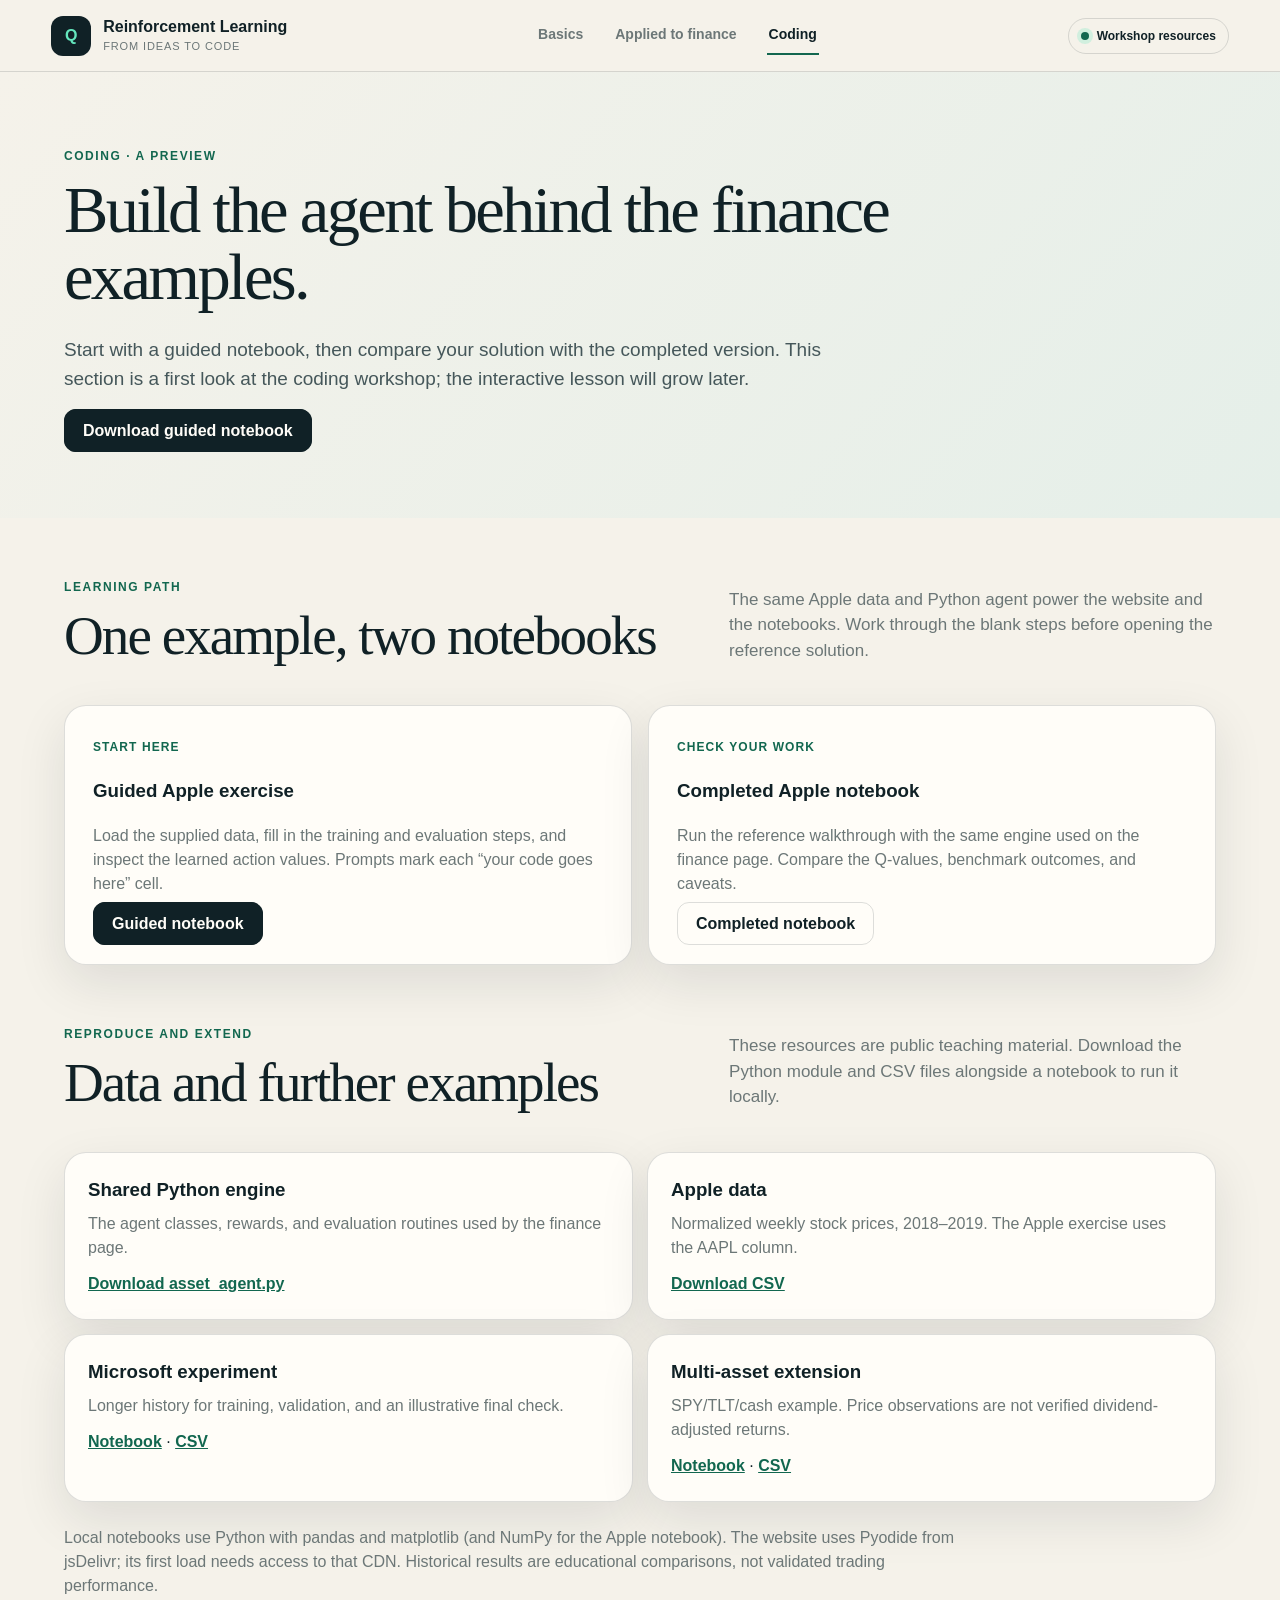
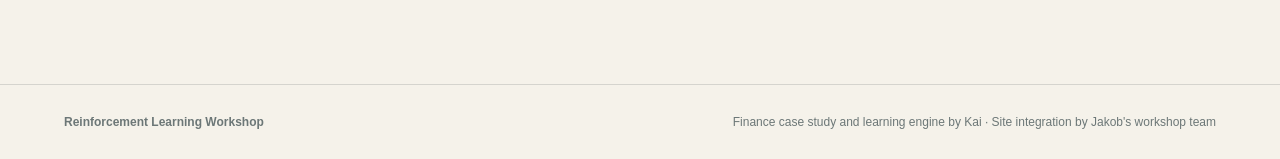
==== coding.html @ c57e201c "Integrate Kai's finance scenarios into RL workshop Add shared Basics / Finance / Coding navigation, " ====
<!doctype html>
<html lang="en">
<head>
  <meta charset="utf-8">
  <meta name="viewport" content="width=device-width, initial-scale=1">
  <meta name="description" content="Coding preview and reproducible notebooks for the RL finance workshop">
  <title>Coding · Reinforcement Learning Workshop</title>
  <link rel="stylesheet" href="styles.css">
  <link rel="stylesheet" href="coding.css">
</head>
<body>
  <header class="topbar">
    <a class="brand" href="index.html"><span class="brand-mark">Q</span><span><strong>Reinforcement Learning</strong><small>From ideas to code</small></span></a>
    <nav class="topnav site-nav" aria-label="Main sections">
      <a href="index.html">Basics</a><a href="finance.html">Applied to finance</a><a class="active" href="coding.html" aria-current="page">Coding</a>
    </nav>
    <div class="status-pill"><span></span> Workshop resources</div>
  </header>
  <main class="coding-main">
    <section class="coding-hero">
      <p class="eyebrow">Coding · a preview</p>
      <h1>Build the agent behind the finance examples.</h1>
      <p>Start with a guided notebook, then compare your solution with the completed version. This section is a first look at the coding workshop; the interactive lesson will grow later.</p>
      <a class="button primary" href="notebooks/Guided_Apple_QLearning.ipynb" download>Download guided notebook</a>
    </section>
    <section class="coding-section" aria-labelledby="coding-path">
      <div class="section-heading"><div><p class="eyebrow">Learning path</p><h2 id="coding-path">One example, two notebooks</h2></div><p>The same Apple data and Python agent power the website and the notebooks. Work through the blank steps before opening the reference solution.</p></div>
      <div class="coding-cards">
        <article class="panel"><span class="coding-kicker">Start here</span><h3>Guided Apple exercise</h3><p>Load the supplied data, fill in the training and evaluation steps, and inspect the learned action values. Prompts mark each “your code goes here” cell.</p><a class="button primary" href="notebooks/Guided_Apple_QLearning.ipynb" download>Guided notebook</a></article>
        <article class="panel"><span class="coding-kicker">Check your work</span><h3>Completed Apple notebook</h3><p>Run the reference walkthrough with the same engine used on the finance page. Compare the Q-values, benchmark outcomes, and caveats.</p><a class="button secondary" href="notebooks/Dynamic_Allocation_Using_Shared_Python_Agent.ipynb" download>Completed notebook</a></article>
      </div>
    </section>
    <section class="coding-section" aria-labelledby="coding-resources">
      <div class="section-heading"><div><p class="eyebrow">Reproduce and extend</p><h2 id="coding-resources">Data and further examples</h2></div><p>These resources are public teaching material. Download the Python module and CSV files alongside a notebook to run it locally.</p></div>
      <div class="coding-resources">
        <div class="panel"><h3>Shared Python engine</h3><p>The agent classes, rewards, and evaluation routines used by the finance page.</p><a href="asset_agent.py" download>Download asset_agent.py</a></div>
        <div class="panel"><h3>Apple data</h3><p>Normalized weekly stock prices, 2018–2019. The Apple exercise uses the AAPL column.</p><a href="data/historical_normalized_weekly_stocks_2018_2019.csv" download>Download CSV</a></div>
        <div class="panel"><h3>Microsoft experiment</h3><p>Longer history for training, validation, and an illustrative final check.</p><a href="notebooks/Microsoft_Open_Experiment_Lab.ipynb" download>Notebook</a> · <a href="data/msft_weekly_2013_2024.csv" download>CSV</a></div>
        <div class="panel"><h3>Multi-asset extension</h3><p>SPY/TLT/cash example. Price observations are not verified dividend-adjusted returns.</p><a href="notebooks/SPY_TLT_Multi_Asset_QLearning.ipynb" download>Notebook</a> · <a href="data/etf_weekly_SPY_TLT_2016_2024.csv" download>CSV</a></div>
      </div>
      <p class="coding-note">Local notebooks use Python with pandas and matplotlib (and NumPy for the Apple notebook). The website uses Pyodide from jsDelivr; its first load needs access to that CDN. Historical results are educational comparisons, not validated trading performance.</p>
    </section>
  </main>
  <footer><strong>Reinforcement Learning Workshop</strong><span>Finance case study and learning engine by Kai · Site integration by Jakob's workshop team</span></footer>
</body>
</html>
---- styles.css ----
:root {
  --ink: #102126;
  --ink-2: #1d3339;
  --paper: #f5f2ea;
  --paper-2: #ebe7dc;
  --white: #fffdf8;
  --mint: #64e6bd;
  --mint-dark: #12674f;
  --amber: #ffb84d;
  --coral: #f16f61;
  --blue: #8ec5ff;
  --muted: #6c7777;
  --line: rgba(16, 33, 38, .14);
  --shadow: 0 18px 50px rgba(16, 33, 38, .10);
  --radius: 22px;
}

* { box-sizing: border-box; }
html { scroll-behavior: smooth; }
body { margin: 0; background: var(--paper); color: var(--ink); font-family: Inter, ui-sans-serif, -apple-system, BlinkMacSystemFont, "Segoe UI", sans-serif; line-height: 1.5; }
button, input { font: inherit; }
button, a { -webkit-tap-highlight-color: transparent; }
a { color: inherit; }

.topbar { position: sticky; top: 0; z-index: 30; height: 72px; padding: 0 4vw; display: flex; align-items: center; justify-content: space-between; background: rgba(245,242,234,.94); border-bottom: 1px solid var(--line); backdrop-filter: blur(18px); }
.brand { display: flex; align-items: center; gap: 12px; text-decoration: none; }
.brand-button { padding: 0; border: 0; background: transparent; color: inherit; text-align: left; cursor: pointer; }
.brand-mark { width: 40px; height: 40px; display: grid; place-items: center; border-radius: 12px; background: var(--ink); color: var(--mint); font-weight: 900; }
.brand strong, .brand small { display: block; line-height: 1.15; }
.brand small { margin-top: 3px; color: var(--muted); font-size: 11px; letter-spacing: .08em; text-transform: uppercase; }
.topnav { display: flex; gap: 28px; font-size: 14px; font-weight: 650; }
.topnav button { padding: 8px 2px; border: 0; border-bottom: 2px solid transparent; background: transparent; color: var(--muted); cursor: pointer; font-weight: 650; }
.topnav button:hover, .topnav button.active { color: var(--ink); border-bottom-color: var(--mint-dark); }
.status-pill { display: flex; align-items: center; gap: 8px; padding: 8px 12px; border: 1px solid var(--line); border-radius: 999px; font-size: 12px; font-weight: 700; }
.status-pill span { width: 8px; height: 8px; background: var(--mint-dark); border-radius: 50%; box-shadow: 0 0 0 4px rgba(100,230,189,.25); }

main { overflow: hidden; padding-bottom: 82px; }
.workshop-view { display: none; min-height: calc(100vh - 72px); }
.hero.workshop-view.active { display: grid; }
.section.workshop-view.active { display: block; }
.hero, .section { padding: 94px max(5vw, calc((100vw - 1440px)/2)); }
.hero { grid-template-columns: 1.05fr .95fr; gap: 70px; align-items: center; position: relative; }
.hero::after { content: ""; position: absolute; width: 420px; height: 420px; right: -180px; top: 60px; border: 1px solid rgba(16,33,38,.12); border-radius: 50%; box-shadow: 0 0 0 70px rgba(16,33,38,.025), 0 0 0 140px rgba(16,33,38,.02); }
.eyebrow, .panel-kicker { margin: 0 0 12px; color: var(--mint-dark); font-size: 12px; font-weight: 850; letter-spacing: .13em; text-transform: uppercase; }
h1 { max-width: 820px; margin: 0; font-family: Georgia, "Times New Roman", serif; font-size: clamp(44px, 5.2vw, 72px); line-height: 1; letter-spacing: -.04em; font-weight: 500; }
.lead { max-width: 680px; margin: 30px 0; font-size: 20px; color: #49585a; }
.hero-actions, .lab-buttons { display: flex; gap: 12px; flex-wrap: wrap; }
.button { border: 1px solid var(--line); border-radius: 12px; padding: 12px 18px; background: var(--white); color: var(--ink); font-weight: 750; text-decoration: none; cursor: pointer; transition: transform .15s ease, background .15s ease; }
.button:hover { transform: translateY(-2px); }
.button.primary { background: var(--ink); color: var(--white); border-color: var(--ink); }
.button.secondary { background: transparent; }
.button.ghost { background: transparent; color: inherit; }
.button.small { padding: 9px 13px; font-size: 13px; }
.hero-loop { align-self: end; margin-bottom: 110px; display: grid; grid-template-columns: 1fr auto 1fr auto 1fr auto 1fr; align-items: center; position: relative; z-index: 1; }
.loop-node { min-height: 145px; padding: 18px 14px; border: 1px solid var(--line); border-radius: 18px; display: flex; flex-direction: column; background: var(--white); box-shadow: var(--shadow); }
.loop-node.active { background: var(--ink); color: white; }
.loop-node small { color: var(--mint-dark); font-weight: 850; }
.loop-node.active small { color: var(--mint); }
.loop-node strong { margin-top: auto; font-size: 17px; }
.loop-node span { font-size: 12px; color: var(--muted); }
.loop-node.active span { color: #b8c5c5; }
.loop-arrow { padding: 0 5px; color: var(--muted); }
.finance-note { position: absolute; right: 8vw; bottom: 55px; max-width: 550px; padding: 22px 26px; border-left: 3px solid var(--mint-dark); background: rgba(255,253,248,.75); }
.finance-note span, .formula-example span, dialog aside span { color: var(--mint-dark); text-transform: uppercase; font-size: 11px; letter-spacing: .12em; font-weight: 850; }
.finance-note p { margin: 5px 0 0; color: var(--muted); }
.definition-panel { position: relative; z-index: 2; padding: 32px; border: 1px solid var(--line); border-radius: var(--radius); background: var(--white); box-shadow: var(--shadow); }
.definition-panel > p { color: var(--muted); }.definition-panel hr { margin: 24px 0; border: 0; border-top: 1px solid var(--line); }.definition-panel h3 { margin: 0; font: 500 22px Georgia, serif; }.notation-row { margin-top: 22px; display: grid; grid-template-columns: repeat(2,1fr); gap: 8px; }.notation-row span { padding: 9px 11px; border: 1px solid var(--line); border-radius: 9px; color: var(--muted); font-size: 12px; }.notation-row strong { color: var(--mint-dark); }

.section-heading { margin-bottom: 42px; display: grid; grid-template-columns: 1.1fr .9fr; gap: 70px; align-items: end; }
.section-heading h2 { max-width: 800px; margin: 0; font-family: Georgia, "Times New Roman", serif; font-size: clamp(38px, 4.3vw, 66px); line-height: 1; font-weight: 500; letter-spacing: -.035em; }
.section-heading > p { margin: 0; color: var(--muted); font-size: 17px; }
.section-heading.light h2, .section-heading.light > p { color: var(--white); }
.section-heading.light .eyebrow { color: var(--mint); }
.environment-layout { display: grid; grid-template-columns: 1.25fr .75fr; gap: 24px; }
.panel { background: var(--white); border: 1px solid var(--line); border-radius: var(--radius); box-shadow: var(--shadow); }
.environment-card, .tuning-panel { padding: 26px; }
.panel-header, .chart-header { display: flex; justify-content: space-between; align-items: start; gap: 16px; }
.panel-header h3, .chart-header h3 { margin: 0; font-size: 20px; }
.panel-kicker { display: block; margin-bottom: 4px; font-size: 10px; }
.live-tag, .coming-soon { padding: 7px 10px; border-radius: 999px; background: rgba(100,230,189,.18); color: var(--mint-dark); font-size: 11px; font-weight: 800; text-transform: uppercase; letter-spacing: .06em; }
.grid { display: grid; grid-template-columns: repeat(5, 1fr); }
.board-large { margin: 24px auto; width: min(100%, 580px); aspect-ratio: 1; gap: 6px; }
.cell { position: relative; min-width: 0; aspect-ratio: 1; border: 1px solid rgba(16,33,38,.12); border-radius: 9px; background: #f0ede4; overflow: hidden; display: grid; place-items: center; transition: background .2s, box-shadow .2s, transform .2s; }
.cell.wall { background: var(--ink); border-color: var(--ink); }
.cell.goal { background: rgba(100,230,189,.44); }
.cell.loss { background: rgba(241,111,97,.28); }
.cell.start::after { content: "START"; position: absolute; bottom: 4px; font-size: 7px; font-weight: 900; letter-spacing: .08em; }
.cell.selected { box-shadow: inset 0 0 0 3px var(--amber); }
.cell.current { box-shadow: inset 0 0 0 3px var(--blue); }
.cell.path::before { content: ""; position: absolute; width: 7px; height: 7px; border-radius: 50%; background: rgba(16,33,38,.25); }
.cell-label { font-size: 11px; font-weight: 800; }
.agent { position: relative; z-index: 4; width: 38%; aspect-ratio: 1; border-radius: 50%; background: var(--amber); border: 3px solid var(--ink); box-shadow: 0 5px 12px rgba(16,33,38,.25); }
.legend { display: flex; justify-content: center; gap: 18px; flex-wrap: wrap; color: var(--muted); font-size: 12px; }
.legend i { display: inline-block; width: 11px; height: 11px; margin-right: 5px; border-radius: 3px; vertical-align: -1px; }
.legend-start { border: 2px solid var(--amber); }.legend-goal { background: var(--mint); }.legend-loss { background: var(--coral); }.legend-wall { background: var(--ink); }
.concept-stack { display: grid; gap: 14px; }
.concept-card { padding: 21px; display: flex; gap: 16px; border: 1px solid var(--line); border-radius: 18px; background: rgba(255,253,248,.72); }
.concept-card > span { flex: 0 0 42px; height: 42px; display: grid; place-items: center; border-radius: 12px; background: var(--ink); color: var(--mint); font: 700 20px Georgia, serif; }
.concept-card h3 { margin: 0 0 5px; }.concept-card p { margin: 0; color: var(--muted); font-size: 14px; }
.concept-card.important { border-color: var(--mint-dark); background: var(--white); }
.inline-example { margin-top: 12px; padding: 10px 12px; border-radius: 9px; background: #edf7f2; color: var(--ink); font: 12px ui-monospace, SFMono-Regular, Menlo, monospace; }
.text-button { border: 0; padding: 0; background: transparent; color: var(--mint-dark); font-size: 13px; font-weight: 800; cursor: pointer; }

.control-section, .finance-section { background: var(--ink); color: var(--white); }
.mode-bar { margin-bottom: 20px; padding: 14px; border: 1px solid rgba(255,255,255,.12); border-radius: 16px; display: flex; gap: 20px; align-items: center; background: rgba(255,255,255,.05); }
.segmented { flex: 0 0 auto; display: flex; padding: 4px; background: rgba(0,0,0,.22); border-radius: 12px; }
.segmented button, .method-tabs button { border: 0; padding: 10px 14px; background: transparent; color: #aebbbb; border-radius: 9px; font-weight: 750; cursor: pointer; }
.segmented button.active { background: var(--mint); color: var(--ink); }
.mode-explainer { color: #b9c4c4; font-size: 13px; }
.mode-explainer strong { color: var(--white); }
.boards-grid { display: grid; grid-template-columns: repeat(2, 1fr); gap: 16px; }
.board-panel { padding: 18px; border: 1px solid rgba(255,255,255,.12); border-radius: 18px; background: #162b31; }
.board-title { margin-bottom: 15px; display: grid; grid-template-columns: auto 1fr auto; align-items: center; gap: 11px; }
.board-title > span { width: 30px; height: 30px; display: grid; place-items: center; border: 1px solid rgba(255,255,255,.18); border-radius: 50%; color: var(--mint); font-size: 10px; font-weight: 850; }
.board-title h3 { margin: 0; font-size: 15px; }.board-title p { margin: 2px 0 0; color: #91a2a5; font-size: 11px; }
.icon-button { width: 28px; height: 28px; border: 1px solid currentColor; border-radius: 50%; background: transparent; color: #92a2a5; font: 700 italic 13px Georgia, serif; cursor: pointer; }
.compact-grid { width: min(100%, 400px); margin: auto; gap: 4px; }
.compact-grid .cell { border-color: rgba(255,255,255,.08); background: #203940; color: white; border-radius: 6px; }
.compact-grid .cell.wall { background: #09181c; }.compact-grid .cell.goal { background: rgba(100,230,189,.2); }.compact-grid .cell.loss { background: rgba(241,111,97,.18); }
.policy-arrows { width: 100%; height: 100%; position: relative; }
.policy-arrow { position: absolute; color: var(--mint); font-size: clamp(9px, 1.25vw, 17px); line-height: 1; opacity: .5; }
.policy-arrow.u { top: 5%; left: 43%; }.policy-arrow.r { right: 7%; top: 41%; }.policy-arrow.d { bottom: 5%; left: 43%; }.policy-arrow.l { left: 7%; top: 41%; }
.policy-arrow.greedy { opacity: 1; color: var(--amber); transform: scale(1.25); }
.policy-arrow.single { position: static; display: block; color: var(--amber); opacity: 1; font-size: clamp(20px, 2.7vw, 36px); font-weight: 800; line-height: 1; }
.value-number { font-size: clamp(8px, 1vw, 13px); font-weight: 800; }
.q-tri { position: absolute; font-size: clamp(6px, .72vw, 9px); font-weight: 750; color: #b9c8ca; }
.q-tri.u { top: 4px; left: 50%; transform: translateX(-50%); }.q-tri.r { right: 4px; top: 50%; transform: translateY(-50%); }.q-tri.d { bottom: 4px; left: 50%; transform: translateX(-50%); }.q-tri.l { left: 4px; top: 50%; transform: translateY(-50%); }
.q-tri.best { color: var(--amber); font-size: clamp(7px, .8vw, 10px); }
.q-grid .cell::after { content: ""; position: absolute; inset: 17%; border: 1px solid rgba(255,255,255,.09); transform: rotate(45deg); }
.playback-console { margin-top: 16px; display: grid; grid-template-columns: auto 1fr; gap: 22px; padding: 15px 18px; align-items: center; border-radius: 16px; background: var(--white); color: var(--ink); }
.console-controls { display: flex; gap: 8px; align-items: center; flex-wrap: wrap; }.console-label { margin-right: 5px; font-size: 11px; text-transform: uppercase; letter-spacing: .1em; font-weight: 850; color: var(--muted); }
.transition-readout { display: grid; grid-template-columns: repeat(5, 1fr); gap: 5px; }
.transition-readout div { padding-left: 13px; border-left: 1px solid var(--line); }.transition-readout small { display: block; color: var(--muted); font-size: 9px; text-transform: uppercase; letter-spacing: .08em; }.transition-readout strong { font-size: 14px; }
.guided-card { margin-top: 16px; padding: 26px; border-radius: 18px; background: #edf7f2; color: var(--ink); position: relative; }
.guided-progress { display: flex; gap: 12px; align-items: center; font-size: 11px; font-weight: 800; }.guided-progress > div { flex: 1; height: 4px; background: #d1ddd8; border-radius: 999px; overflow: hidden; }.guided-progress i { display: block; height: 100%; width: 12.5%; background: var(--mint-dark); transition: width .2s; }
.guided-card h3 { margin: 5px 0; font: 500 27px Georgia, serif; }.guided-card > p:not(.eyebrow) { color: var(--muted); }.guided-actions { display: flex; justify-content: flex-end; gap: 8px; }
.calculation { margin: 16px 0; padding: 15px; min-height: 54px; border: 1px solid rgba(18,103,79,.22); border-radius: 12px; background: white; font-family: ui-monospace, SFMono-Regular, Menlo, monospace; }
.method-stage { margin-top: 60px; border: 1px solid rgba(255,255,255,.13); border-radius: 20px; overflow: hidden; }
.method-tabs { display: flex; padding: 6px; border-bottom: 1px solid rgba(255,255,255,.1); background: #0b1b1f; }
.method-tabs button { flex: 1; border-radius: 12px; }.method-tabs button.active { background: #253e44; color: var(--mint); }
.method-content { display: grid; grid-template-columns: 1fr 1.15fr; gap: 60px; align-items: center; padding: 34px; }
.method-content h3 { margin: 0 0 10px; font: 500 31px Georgia, serif; }.method-content p { color: #aab8ba; }
.formula-card { position: relative; padding: 28px; border-radius: 16px; background: var(--white); color: var(--ink); }.formula-info { position: absolute; right: 14px; top: 14px; }.display-formula { padding-right: 30px; font: 500 clamp(15px,1.7vw,22px) Georgia, serif; line-height: 1.7; }.formula-card p { margin-bottom: 0; color: var(--muted); font-size: 12px; }

.lab-layout { display: grid; grid-template-columns: 360px 1fr; gap: 20px; align-items: start; }
.tuning-panel { position: sticky; top: 92px; }
.slider-row { display: block; margin-top: 25px; }.slider-row > span { display: flex; justify-content: space-between; font-size: 14px; }.slider-row output { color: var(--mint-dark); font-weight: 850; }.slider-row input { width: 100%; accent-color: var(--mint-dark); }.slider-row small { display: block; color: var(--muted); font-size: 11px; }
.lab-buttons { margin-top: 28px; }.dashboard { display: grid; grid-template-columns: repeat(4, 1fr); gap: 14px; }
.metric-card, .chart-card { padding: 18px; border: 1px solid var(--line); border-radius: 18px; background: var(--white); box-shadow: var(--shadow); }.metric-card small, .metric-card span { display: block; color: var(--muted); font-size: 10px; text-transform: uppercase; letter-spacing: .07em; }.metric-card strong { display: block; margin: 8px 0; font: 500 30px Georgia, serif; }
.chart-card { grid-column: span 1; }.chart-card.wide { grid-column: span 3; }.chart-header { margin-bottom: 10px; }.chart-legend { color: var(--muted); font-size: 11px; }.chart-legend i { display: inline-block; width: 12px; height: 3px; margin-right: 5px; background: var(--mint-dark); vertical-align: middle; }
#return-chart { width: 100%; height: auto; overflow: visible; }.chart-line { fill: none; stroke: var(--mint-dark); stroke-width: 3; stroke-linejoin: round; stroke-linecap: round; }.chart-grid line { stroke: rgba(16,33,38,.09); stroke-width: 1; }.empty-chart { fill: var(--muted); text-anchor: middle; font-size: 12px; }
.visit-grid { gap: 4px; }.visit-grid .cell { font-size: 10px; }

.finance-section { background: #102126; }
.mapping-strip { display: grid; grid-template-columns: repeat(4, 1fr); border: 1px solid rgba(255,255,255,.14); border-radius: 20px; overflow: hidden; }.mapping-strip article { min-height: 210px; padding: 25px; border-right: 1px solid rgba(255,255,255,.14); }.mapping-strip article:last-child { border: 0; }.mapping-strip span { color: var(--mint); font-size: 11px; text-transform: uppercase; letter-spacing: .11em; font-weight: 850; }.mapping-strip strong { display: block; margin: 50px 0 8px; font: 500 22px Georgia, serif; }.mapping-strip p { margin: 0; color: #91a2a5; font-size: 13px; }
.finance-roadmap { margin-top: 20px; padding: 35px; display: grid; grid-template-columns: 1fr 1fr; gap: 50px; border-radius: 20px; background: var(--white); color: var(--ink); }.finance-roadmap h3 { margin: 0; font: 500 34px Georgia, serif; }.finance-roadmap p { color: var(--muted); }.finance-roadmap ol { list-style: none; padding: 0; margin: 0; }.finance-roadmap li { padding: 12px 0; border-bottom: 1px solid var(--line); font-weight: 700; }.finance-roadmap li span { margin-right: 14px; color: var(--mint-dark); font-size: 11px; }
.advanced-callout { margin-top: 20px; padding: 28px 32px; display: flex; justify-content: space-between; align-items: center; gap: 30px; border: 1px solid rgba(255,255,255,.14); border-radius: 20px; }.advanced-callout h3 { margin: 0; font: 500 28px Georgia, serif; }.advanced-callout p { max-width: 840px; margin-bottom: 0; color: #91a2a5; }
footer { padding: 28px 5vw; display: flex; justify-content: space-between; color: var(--muted); font-size: 12px; border-top: 1px solid var(--line); }
.view-controls { position: fixed; z-index: 25; left: 50%; bottom: 16px; transform: translateX(-50%); display: flex; align-items: center; gap: 14px; padding: 8px; border: 1px solid var(--line); border-radius: 15px; background: rgba(255,253,248,.96); box-shadow: 0 10px 35px rgba(16,33,38,.18); backdrop-filter: blur(12px); }.view-controls span { min-width: 46px; text-align: center; color: var(--muted); font-size: 12px; font-weight: 800; }.view-controls button:disabled { opacity: .35; cursor: default; transform: none; }

/* Theory view */
.theory-view { max-width: 1440px; margin: 0 auto; padding-top: 70px; background: var(--paper); }
.theory-header { padding: 38px 42px; border-top: 4px solid var(--mint-dark); border-bottom: 1px solid var(--line); background: var(--white); text-align: center; }
.theory-header h1 { max-width: none; font-family: Inter, ui-sans-serif, sans-serif; font-size: clamp(34px, 4vw, 54px); font-weight: 650; letter-spacing: -.035em; }
.theory-header > p:last-child { max-width: 800px; margin: 18px auto 0; color: var(--muted); font-size: 16px; }
.theory-section { margin-top: 18px; padding: 28px; border: 1px solid var(--line); background: var(--white); }
.theory-section-title { margin-bottom: 22px; display: flex; align-items: center; gap: 14px; }
.theory-section-title > span { flex: 0 0 34px; height: 34px; display: grid; place-items: center; border: 1px solid var(--mint-dark); border-radius: 50%; color: var(--mint-dark); font-size: 12px; font-weight: 850; }
.theory-section-title h2 { margin: 0; font-family: Inter, ui-sans-serif, sans-serif; font-size: 24px; font-weight: 700; letter-spacing: -.02em; }
.theory-section-title p { margin: 2px 0 0; color: var(--muted); font-size: 12px; }
.theory-grid { display: grid; gap: 12px; }
.theory-grid.two { grid-template-columns: repeat(2, 1fr); }
.theory-grid.three { grid-template-columns: repeat(3, 1fr); }
.theory-card { min-height: 155px; padding: 20px; border: 1px solid var(--line); background: #fbfaf6; }
.theory-card h3 { margin: 0 0 9px; font-size: 16px; }
.theory-card p { margin: 0; color: var(--muted); font-size: 13px; }
.theory-card .symbol { display: block; margin-bottom: 19px; color: var(--mint-dark); font: 600 20px Georgia, serif; }
.theory-note { margin-top: 12px; padding: 17px 20px; border-left: 4px solid var(--mint-dark); background: #edf7f2; color: #354749; font-size: 13px; }
.theory-note.caution { border-left-color: var(--amber); background: #fff8e8; }
.full-formula { margin: 12px 0; padding: 22px 25px; display: grid; grid-template-columns: minmax(0,1.4fr) minmax(260px,.6fr); gap: 30px; align-items: center; border: 1px solid var(--mint-dark); background: #f7fbf9; }
.full-formula.compact { margin-top: 12px; }
.full-formula.major { padding: 26px; }
.formula-label { display: block; margin-bottom: 8px; color: var(--mint-dark); font-size: 10px; font-weight: 850; letter-spacing: .1em; text-transform: uppercase; }
.formula-main { font: 500 27px Georgia, "Times New Roman", serif; line-height: 1.5; overflow-x: auto; }
.formula-main.small { font-size: clamp(17px, 1.8vw, 23px); }
.full-formula p { margin: 0; color: var(--muted); font-size: 13px; }
.sequence-formula { display: flex; justify-content: center; gap: 12px; color: var(--ink); font: 500 21px Georgia, serif; }
.sequence-formula span { padding: 5px 9px; background: var(--ink); color: var(--white); }
.sequence-formula i { font-style: normal; color: var(--muted); }
.formula-card-theory { background: var(--white); }
.card-formula { margin: 17px 0; padding: 16px; border: 1px solid rgba(18,103,79,.25); background: #f7fbf9; font: 500 clamp(17px, 1.8vw, 23px) Georgia, serif; line-height: 1.5; overflow-x: auto; }
.theory-passage { max-width: 1000px; margin: 0 0 18px; color: #425356; font-size: 15px; }
.q-update { border-width: 2px; }
.algorithm-section { margin-bottom: 25px; }
.algorithm-list { margin: 0 0 24px; padding: 0; display: grid; grid-template-columns: repeat(5,1fr); list-style: none; border: 1px solid var(--line); }
.algorithm-list li { min-height: 170px; padding: 18px; border-right: 1px solid var(--line); }
.algorithm-list li:last-child { border-right: 0; }
.algorithm-list li > span { display: block; margin-bottom: 30px; color: var(--mint-dark); font-weight: 850; }
.algorithm-list strong { font-size: 14px; }.algorithm-list p { margin: 6px 0 0; color: var(--muted); font-size: 12px; }
.source-note { color: var(--muted); font-size: 11px; }
.environment-switch { margin-bottom: 20px; display: flex; gap: 6px; }
.environment-switch button { padding: 10px 14px; border: 1px solid var(--line); background: transparent; color: var(--muted); font-weight: 700; }
.environment-switch button.active { border-color: var(--mint-dark); background: #edf7f2; color: var(--ink); }
.environment-switch button:disabled { opacity: .55; }
.environment-spec { display: grid; grid-template-columns: repeat(2,1fr); gap: 10px; }
.environment-spec article { padding: 16px; border: 1px solid var(--line); background: var(--white); }
.environment-spec span { display: block; color: var(--mint-dark); font-size: 9px; font-weight: 850; letter-spacing: .09em; text-transform: uppercase; }
.environment-spec strong { display: block; margin: 8px 0; font: 500 18px Georgia, serif; }
.environment-spec p { margin: 0; color: var(--muted); font-size: 12px; }

dialog { width: min(760px, calc(100vw - 30px)); max-height: 88vh; padding: 34px; border: 0; border-radius: 24px; background: var(--white); color: var(--ink); box-shadow: 0 30px 100px rgba(0,0,0,.35); overflow: auto; }
dialog::backdrop { background: rgba(5,17,20,.75); backdrop-filter: blur(5px); }.dialog-close { position: absolute; right: 18px; top: 14px; border: 0; background: transparent; font-size: 30px; cursor: pointer; }.dialog-formula { margin: 20px 0; padding: 22px; border-radius: 15px; background: var(--ink); color: var(--white); font: 500 23px Georgia, serif; line-height: 1.7; overflow-x: auto; }.dialog-definition { font-size: 17px; }.symbol-list { display: grid; grid-template-columns: repeat(2, 1fr); gap: 8px; }.symbol-list div { padding: 10px 12px; border: 1px solid var(--line); border-radius: 10px; font-size: 13px; }.symbol-list strong { color: var(--mint-dark); }.formula-example { margin-top: 18px; padding: 18px; display: grid; grid-template-columns: 120px 1fr auto; gap: 20px; align-items: center; border-radius: 14px; background: #edf7f2; }.formula-example p { margin: 4px 0 0; }.formula-example.flash { animation: flash .8s ease; }.mini-example { text-align: center; }.mini-example small { display: block; margin-top: 6px; color: var(--muted); font-size: 10px; }.mini-grid { width: 104px; margin: auto; display: grid; grid-template-columns: repeat(3,1fr); gap: 3px; }.mini-cell { aspect-ratio: 1; border: 1px solid rgba(16,33,38,.16); border-radius: 5px; background: rgba(255,255,255,.72); display: grid; place-items: center; font-size: 13px; font-weight: 850; }.mini-cell.origin { box-shadow: inset 0 0 0 2px var(--amber); }.mini-cell.destination { background: rgba(100,230,189,.38); }.mini-agent { width: 13px; height: 13px; border-radius: 50%; background: var(--amber); border: 2px solid var(--ink); }dialog aside { margin-top: 15px; padding: 18px; border-left: 3px solid var(--amber); background: #fff8e8; }dialog aside p { margin: 5px 0 0; }
@keyframes flash { 50% { background: #c8f4e5; transform: translateY(-2px); } }

@media (max-width: 1050px) {
  .topnav { display: none; }.hero { grid-template-columns: 1fr; }.hero-loop { margin: 0; }.finance-note { position: static; grid-column: 1; }.environment-layout, .lab-layout { grid-template-columns: 1fr; }.tuning-panel { position: static; }.dashboard { grid-template-columns: repeat(2,1fr); }.chart-card.wide { grid-column: span 2; }.boards-grid { grid-template-columns: 1fr; }.method-content { grid-template-columns: 1fr; }.mapping-strip { grid-template-columns: repeat(2,1fr); }.mapping-strip article:nth-child(2) { border-right: 0; }.theory-grid.three { grid-template-columns: repeat(2,1fr); }.algorithm-list { grid-template-columns: repeat(2,1fr); }.algorithm-list li { border-bottom: 1px solid var(--line); }.full-formula { grid-template-columns: 1fr; gap: 12px; }
}
@media (max-width: 680px) {
  .hero, .section { padding: 65px 18px; }.topbar { padding: 0 16px; }.status-pill { display: none; }.hero-loop { grid-template-columns: 1fr 1fr; gap: 8px; }.loop-arrow { display: none; }.section-heading, .finance-roadmap { grid-template-columns: 1fr; gap: 20px; }.mode-bar, .playback-console { display: block; }.segmented { margin-bottom: 12px; }.transition-readout { margin-top: 15px; grid-template-columns: repeat(2,1fr); gap: 10px; }.dashboard { grid-template-columns: 1fr 1fr; }.chart-card.wide, .chart-card { grid-column: span 2; }.mapping-strip { grid-template-columns: 1fr; }.mapping-strip article { border-right: 0; border-bottom: 1px solid rgba(255,255,255,.14); }.advanced-callout { display: block; }.coming-soon { display: inline-block; margin-top: 20px; }.symbol-list { grid-template-columns: 1fr; }.formula-example { display: block; }.mini-example { margin-bottom: 15px; }.formula-example .button { margin-top: 14px; }.theory-view { padding: 40px 12px 90px; }.theory-header, .theory-section { padding: 20px; }.theory-grid.two, .theory-grid.three, .environment-spec { grid-template-columns: 1fr; }.sequence-formula { flex-wrap: wrap; }.algorithm-list { grid-template-columns: 1fr; }.algorithm-list li { min-height: 0; border-right: 0; }.formula-main { font-size: 20px; }
}

/* Consistent top-level and local navigation across the workshop. */
.site-nav a, .basics-nav button, .environment-switch a { padding: 8px 2px; border: 0; border-bottom: 2px solid transparent; background: transparent; color: var(--muted); text-decoration: none; font-weight: 650; cursor: pointer; }
.site-nav a:hover, .site-nav a.active, .basics-nav button:hover, .basics-nav button.active { color: var(--ink); border-bottom-color: var(--mint-dark); }
.basics-nav { display: flex; justify-content: center; gap: 30px; padding: 12px 20px; border-bottom: 1px solid var(--line); background: var(--white); }
.environment-switch a { display: inline-flex; align-items: center; padding: 10px 14px; border: 1px solid var(--line); border-radius: 9px; }
@media (max-width: 1050px) { .site-nav { display: flex; } }
@media (max-width: 680px) { .topbar { gap: 8px; } .brand small { display: none; } .site-nav { gap: 10px; font-size: 12px; } .site-nav a { white-space: nowrap; } .basics-nav { justify-content: flex-start; overflow-x: auto; gap: 15px; } .basics-nav button { white-space: nowrap; } }
---- coding.css ----
.coding-main { padding-bottom: 70px; }
.coding-hero { padding: 75px max(5vw,calc((100vw - 1360px)/2)); background: linear-gradient(130deg,var(--paper),#e5efe9); }
.coding-hero h1 { max-width: 950px; }
.coding-hero > p:not(.eyebrow) { max-width: 760px; font-size: 19px; color: #45575a; margin: 26px 0; }
.coding-section { max-width: 1500px; margin: auto; padding: 60px 5vw 0; }
.coding-cards { display: grid; grid-template-columns: repeat(2,minmax(0,1fr)); gap: 16px; }
.coding-cards .panel { padding: 28px; }
.coding-cards .panel p { max-width: 550px; min-height: 72px; color: var(--muted); }
.coding-kicker { color: var(--mint-dark); text-transform: uppercase; font-size: 12px; font-weight: 800; letter-spacing: .09em; }
.coding-resources { display: grid; grid-template-columns: repeat(2,minmax(0,1fr)); gap: 14px; }
.coding-resources .panel { padding: 23px; }
.coding-resources h3 { margin: 0 0 8px; }
.coding-resources p { margin: 0 0 12px; color: var(--muted); }
.coding-resources a { color: var(--mint-dark); font-weight: 750; }
.coding-note { margin-top: 24px; max-width: 900px; color: var(--muted); }
@media(max-width:750px) { .coding-hero { padding: 48px 18px; } .coding-section { padding: 45px 18px 0; } .coding-cards,.coding-resources { grid-template-columns: 1fr; } .coding-cards .panel p { min-height: 0; } }
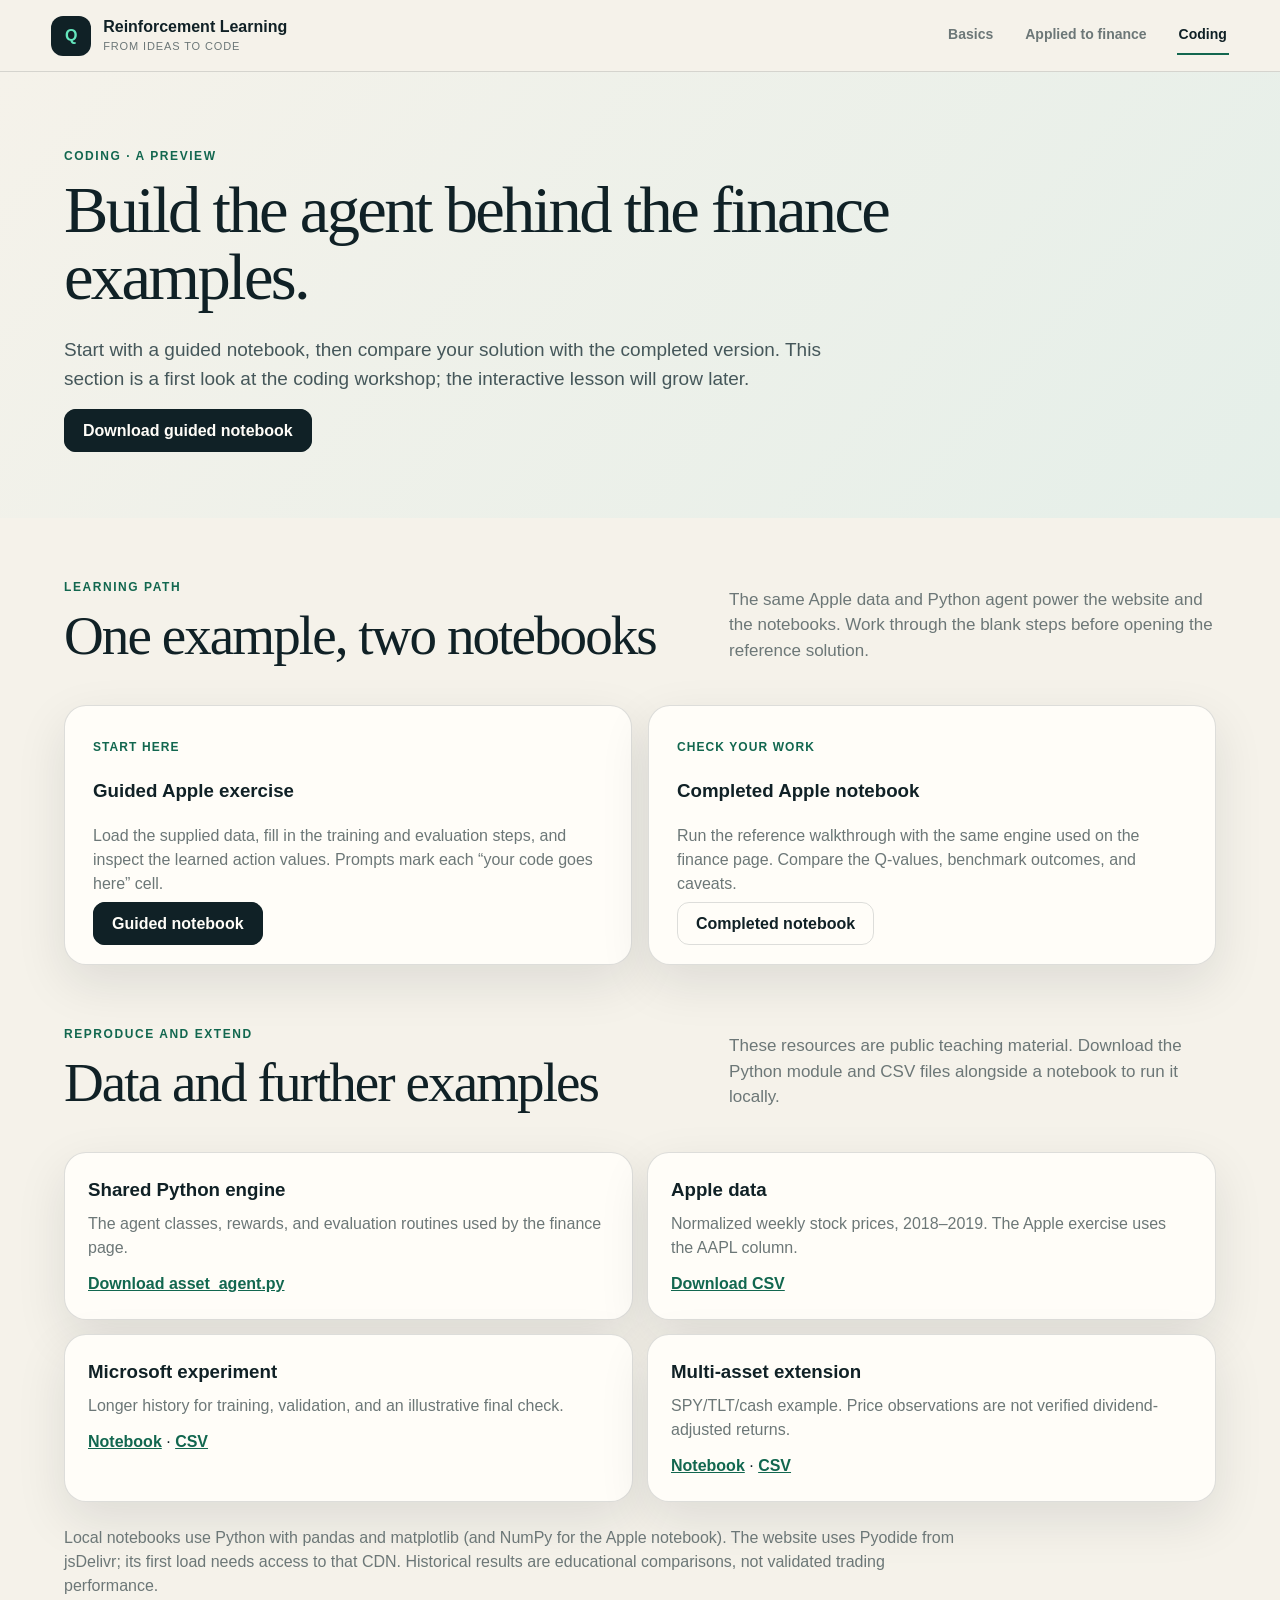
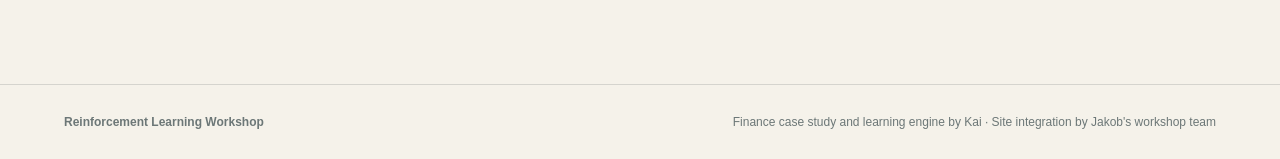
==== commit 9835bbbc: "Guided step: step bar with saved results; remove header status pills Replace the guided-step progres" ====
--- a/coding.html
+++ b/coding.html
@@ -14,7 +14,6 @@
     <nav class="topnav site-nav" aria-label="Main sections">
       <a href="index.html">Basics</a><a href="finance.html">Applied to finance</a><a class="active" href="coding.html" aria-current="page">Coding</a>
     </nav>
-    <div class="status-pill"><span></span> Workshop resources</div>
   </header>
   <main class="coding-main">
     <section class="coding-hero">
--- a/styles.css
+++ b/styles.css
@@ -31,8 +31,6 @@
 .topnav { display: flex; gap: 28px; font-size: 14px; font-weight: 650; }
 .topnav button { padding: 8px 2px; border: 0; border-bottom: 2px solid transparent; background: transparent; color: var(--muted); cursor: pointer; font-weight: 650; }
 .topnav button:hover, .topnav button.active { color: var(--ink); border-bottom-color: var(--mint-dark); }
-.status-pill { display: flex; align-items: center; gap: 8px; padding: 8px 12px; border: 1px solid var(--line); border-radius: 999px; font-size: 12px; font-weight: 700; }
-.status-pill span { width: 8px; height: 8px; background: var(--mint-dark); border-radius: 50%; box-shadow: 0 0 0 4px rgba(100,230,189,.25); }
 
 main { overflow: hidden; padding-bottom: 82px; }
 .workshop-view { display: none; min-height: calc(100vh - 72px); }
@@ -132,7 +130,14 @@
 .transition-readout { display: grid; grid-template-columns: repeat(5, 1fr); gap: 5px; }
 .transition-readout div { padding-left: 13px; border-left: 1px solid var(--line); }.transition-readout small { display: block; color: var(--muted); font-size: 9px; text-transform: uppercase; letter-spacing: .08em; }.transition-readout strong { font-size: 14px; }
 .guided-card { margin-top: 16px; padding: 26px; border-radius: 18px; background: #edf7f2; color: var(--ink); position: relative; }
-.guided-progress { display: flex; gap: 12px; align-items: center; font-size: 11px; font-weight: 800; }.guided-progress > div { flex: 1; height: 4px; background: #d1ddd8; border-radius: 999px; overflow: hidden; }.guided-progress i { display: block; height: 100%; width: 12.5%; background: var(--mint-dark); transition: width .2s; }
+.guided-steps { display: grid; grid-auto-flow: column; grid-auto-columns: minmax(0,1fr); gap: 6px; margin: 0 0 14px; padding: 0; list-style: none; }
+.guided-steps li { display: flex; flex-direction: column; gap: 5px; min-width: 0; padding-top: 9px; border-top: 4px solid #d1ddd8; transition: border-color .2s; }
+.guided-steps li span { font-size: 11px; font-weight: 800; color: var(--muted); white-space: nowrap; overflow: hidden; text-overflow: ellipsis; }
+.guided-steps li strong { font-size: 12px; line-height: 1.35; font-variant-numeric: tabular-nums; overflow-wrap: anywhere; }
+.guided-steps li.done { border-color: var(--mint-dark); }
+.guided-steps li.done span { color: var(--mint-dark); }
+.guided-steps li.current { border-color: #8fcab0; }
+.guided-steps li.current span { color: var(--ink); }
 .guided-card h3 { margin: 5px 0; font: 500 27px Georgia, serif; }.guided-card > p:not(.eyebrow) { color: var(--muted); }.guided-actions { display: flex; justify-content: flex-end; gap: 8px; }
 .calculation { margin: 16px 0; padding: 15px; min-height: 54px; border: 1px solid rgba(18,103,79,.22); border-radius: 12px; background: white; font-family: ui-monospace, SFMono-Regular, Menlo, monospace; }
 .method-stage { margin-top: 60px; border: 1px solid rgba(255,255,255,.13); border-radius: 20px; overflow: hidden; }
@@ -186,6 +191,8 @@
 .full-formula p { margin: 0; color: var(--muted); font-size: 13px; }
 .sequence-formula { display: flex; justify-content: center; gap: 12px; color: var(--ink); font: 500 21px Georgia, serif; }
 .sequence-formula span { padding: 5px 9px; background: var(--ink); color: var(--white); }
+.sequence-formula span.outcome { background: #e8f4ee; color: var(--mint-dark); border: 1px solid #c8ded2; }
+.q-update .formula-main.small { font-size: clamp(16px, 1.4vw, 19px); }
 .sequence-formula i { font-style: normal; color: var(--muted); }
 .formula-card-theory { background: var(--white); }
 .card-formula { margin: 17px 0; padding: 16px; border: 1px solid rgba(18,103,79,.25); background: #f7fbf9; font: 500 clamp(17px, 1.8vw, 23px) Georgia, serif; line-height: 1.5; overflow-x: auto; }
@@ -216,7 +223,7 @@
   .topnav { display: none; }.hero { grid-template-columns: 1fr; }.hero-loop { margin: 0; }.finance-note { position: static; grid-column: 1; }.environment-layout, .lab-layout { grid-template-columns: 1fr; }.tuning-panel { position: static; }.dashboard { grid-template-columns: repeat(2,1fr); }.chart-card.wide { grid-column: span 2; }.boards-grid { grid-template-columns: 1fr; }.method-content { grid-template-columns: 1fr; }.mapping-strip { grid-template-columns: repeat(2,1fr); }.mapping-strip article:nth-child(2) { border-right: 0; }.theory-grid.three { grid-template-columns: repeat(2,1fr); }.algorithm-list { grid-template-columns: repeat(2,1fr); }.algorithm-list li { border-bottom: 1px solid var(--line); }.full-formula { grid-template-columns: 1fr; gap: 12px; }
 }
 @media (max-width: 680px) {
-  .hero, .section { padding: 65px 18px; }.topbar { padding: 0 16px; }.status-pill { display: none; }.hero-loop { grid-template-columns: 1fr 1fr; gap: 8px; }.loop-arrow { display: none; }.section-heading, .finance-roadmap { grid-template-columns: 1fr; gap: 20px; }.mode-bar, .playback-console { display: block; }.segmented { margin-bottom: 12px; }.transition-readout { margin-top: 15px; grid-template-columns: repeat(2,1fr); gap: 10px; }.dashboard { grid-template-columns: 1fr 1fr; }.chart-card.wide, .chart-card { grid-column: span 2; }.mapping-strip { grid-template-columns: 1fr; }.mapping-strip article { border-right: 0; border-bottom: 1px solid rgba(255,255,255,.14); }.advanced-callout { display: block; }.coming-soon { display: inline-block; margin-top: 20px; }.symbol-list { grid-template-columns: 1fr; }.formula-example { display: block; }.mini-example { margin-bottom: 15px; }.formula-example .button { margin-top: 14px; }.theory-view { padding: 40px 12px 90px; }.theory-header, .theory-section { padding: 20px; }.theory-grid.two, .theory-grid.three, .environment-spec { grid-template-columns: 1fr; }.sequence-formula { flex-wrap: wrap; }.algorithm-list { grid-template-columns: 1fr; }.algorithm-list li { min-height: 0; border-right: 0; }.formula-main { font-size: 20px; }
+  .hero, .section { padding: 65px 18px; }.topbar { padding: 0 16px; }.guided-steps { grid-auto-flow: row; grid-template-columns: repeat(2,minmax(0,1fr)); row-gap: 12px; }.hero-loop { grid-template-columns: 1fr 1fr; gap: 8px; }.loop-arrow { display: none; }.section-heading, .finance-roadmap { grid-template-columns: 1fr; gap: 20px; }.mode-bar, .playback-console { display: block; }.segmented { margin-bottom: 12px; }.transition-readout { margin-top: 15px; grid-template-columns: repeat(2,1fr); gap: 10px; }.dashboard { grid-template-columns: 1fr 1fr; }.chart-card.wide, .chart-card { grid-column: span 2; }.mapping-strip { grid-template-columns: 1fr; }.mapping-strip article { border-right: 0; border-bottom: 1px solid rgba(255,255,255,.14); }.advanced-callout { display: block; }.coming-soon { display: inline-block; margin-top: 20px; }.symbol-list { grid-template-columns: 1fr; }.formula-example { display: block; }.mini-example { margin-bottom: 15px; }.formula-example .button { margin-top: 14px; }.theory-view { padding: 40px 12px 90px; }.theory-header, .theory-section { padding: 20px; }.theory-grid.two, .theory-grid.three, .environment-spec { grid-template-columns: 1fr; }.sequence-formula { flex-wrap: wrap; }.algorithm-list { grid-template-columns: 1fr; }.algorithm-list li { min-height: 0; border-right: 0; }.formula-main { font-size: 20px; }
 }
 
 /* Consistent top-level and local navigation across the workshop. */
@@ -226,3 +233,17 @@
 .environment-switch a { display: inline-flex; align-items: center; padding: 10px 14px; border: 1px solid var(--line); border-radius: 9px; }
 @media (max-width: 1050px) { .site-nav { display: flex; } }
 @media (max-width: 680px) { .topbar { gap: 8px; } .brand small { display: none; } .site-nav { gap: 10px; font-size: 12px; } .site-nav a { white-space: nowrap; } .basics-nav { justify-content: flex-start; overflow-x: auto; gap: 15px; } .basics-nav button { white-space: nowrap; } }
+.evaluation-layout { display: grid; grid-template-columns: .9fr 1.1fr; gap: 20px; align-items: start; }
+.evaluation-intro { padding: 28px; }
+.evaluation-intro h3 { margin-top: 0; }
+.evaluation-intro p, .evaluation-note { color: var(--muted); line-height: 1.6; }
+.evaluation-metrics { display: grid; grid-template-columns: repeat(3, minmax(0, 1fr)); gap: 12px; }
+.evaluation-metrics .metric-card { min-height: 155px; }
+@media (max-width: 950px) { .evaluation-layout { grid-template-columns: 1fr; } }
+@media (max-width: 680px) { .evaluation-metrics { grid-template-columns: 1fr; } }
+.training-disclosure { margin: 34px 0 0; border: 1px solid var(--line); border-radius: 16px; background: var(--paper); color: var(--ink); overflow: hidden; }
+.training-disclosure > summary { padding: 18px 24px; cursor: pointer; font-weight: 750; }
+.training-disclosure[open] > summary { border-bottom: 1px solid var(--line); }
+.training-content { padding: 36px 28px 48px; }
+.training-content .section-heading { color: var(--ink); }
+@media (max-width: 680px) { .training-content { padding: 25px 15px; } }
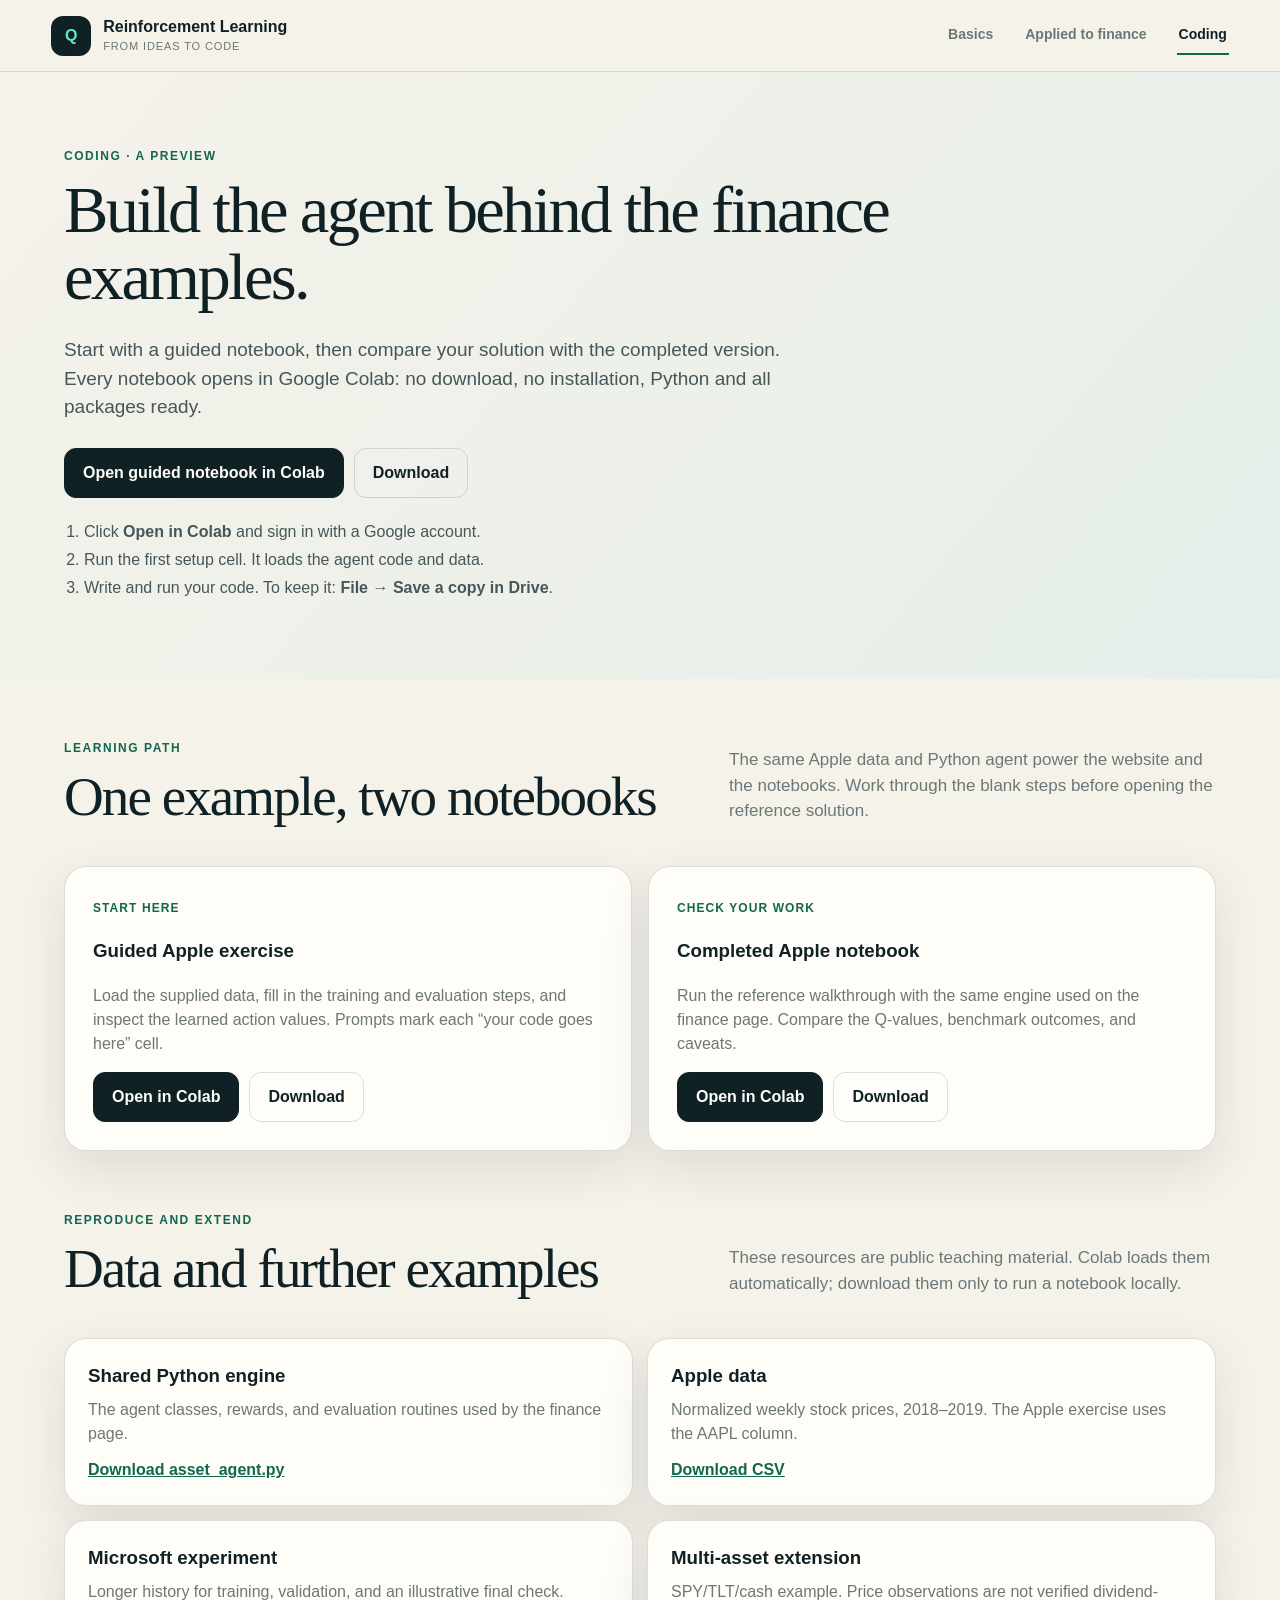
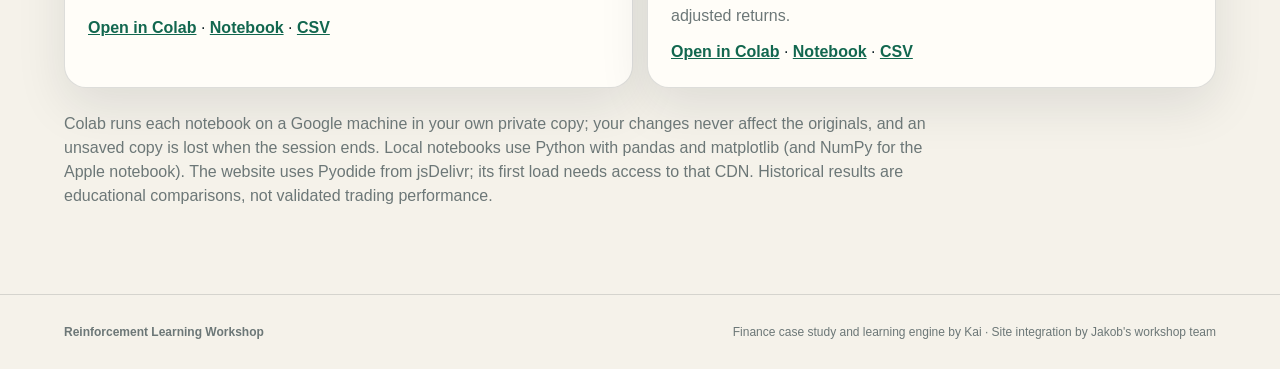
==== commit 0575a2dc: "Coding page: open notebooks in Colab without download Add a Colab-only setup cell to all four notebo" ====
--- a/coding.html
+++ b/coding.html
@@ -19,25 +19,26 @@
     <section class="coding-hero">
       <p class="eyebrow">Coding · a preview</p>
       <h1>Build the agent behind the finance examples.</h1>
-      <p>Start with a guided notebook, then compare your solution with the completed version. This section is a first look at the coding workshop; the interactive lesson will grow later.</p>
-      <a class="button primary" href="notebooks/Guided_Apple_QLearning.ipynb" download>Download guided notebook</a>
+      <p>Start with a guided notebook, then compare your solution with the completed version. Every notebook opens in Google Colab: no download, no installation, Python and all packages ready.</p>
+      <div class="coding-actions"><a class="button primary" href="https://colab.research.google.com/github/jakob284/rl-workshop/blob/main/notebooks/Guided_Apple_QLearning.ipynb" target="_blank" rel="noopener">Open guided notebook in Colab</a><a class="button secondary" href="notebooks/Guided_Apple_QLearning.ipynb" download>Download</a></div>
+      <ol class="coding-steps"><li>Click <strong>Open in Colab</strong> and sign in with a Google account.</li><li>Run the first setup cell. It loads the agent code and data.</li><li>Write and run your code. To keep it: <strong>File → Save a copy in Drive</strong>.</li></ol>
     </section>
     <section class="coding-section" aria-labelledby="coding-path">
       <div class="section-heading"><div><p class="eyebrow">Learning path</p><h2 id="coding-path">One example, two notebooks</h2></div><p>The same Apple data and Python agent power the website and the notebooks. Work through the blank steps before opening the reference solution.</p></div>
       <div class="coding-cards">
-        <article class="panel"><span class="coding-kicker">Start here</span><h3>Guided Apple exercise</h3><p>Load the supplied data, fill in the training and evaluation steps, and inspect the learned action values. Prompts mark each “your code goes here” cell.</p><a class="button primary" href="notebooks/Guided_Apple_QLearning.ipynb" download>Guided notebook</a></article>
-        <article class="panel"><span class="coding-kicker">Check your work</span><h3>Completed Apple notebook</h3><p>Run the reference walkthrough with the same engine used on the finance page. Compare the Q-values, benchmark outcomes, and caveats.</p><a class="button secondary" href="notebooks/Dynamic_Allocation_Using_Shared_Python_Agent.ipynb" download>Completed notebook</a></article>
+        <article class="panel"><span class="coding-kicker">Start here</span><h3>Guided Apple exercise</h3><p>Load the supplied data, fill in the training and evaluation steps, and inspect the learned action values. Prompts mark each “your code goes here” cell.</p><div class="coding-actions"><a class="button primary" href="https://colab.research.google.com/github/jakob284/rl-workshop/blob/main/notebooks/Guided_Apple_QLearning.ipynb" target="_blank" rel="noopener">Open in Colab</a><a class="button secondary" href="notebooks/Guided_Apple_QLearning.ipynb" download>Download</a></div></article>
+        <article class="panel"><span class="coding-kicker">Check your work</span><h3>Completed Apple notebook</h3><p>Run the reference walkthrough with the same engine used on the finance page. Compare the Q-values, benchmark outcomes, and caveats.</p><div class="coding-actions"><a class="button primary" href="https://colab.research.google.com/github/jakob284/rl-workshop/blob/main/notebooks/Dynamic_Allocation_Using_Shared_Python_Agent.ipynb" target="_blank" rel="noopener">Open in Colab</a><a class="button secondary" href="notebooks/Dynamic_Allocation_Using_Shared_Python_Agent.ipynb" download>Download</a></div></article>
       </div>
     </section>
     <section class="coding-section" aria-labelledby="coding-resources">
-      <div class="section-heading"><div><p class="eyebrow">Reproduce and extend</p><h2 id="coding-resources">Data and further examples</h2></div><p>These resources are public teaching material. Download the Python module and CSV files alongside a notebook to run it locally.</p></div>
+      <div class="section-heading"><div><p class="eyebrow">Reproduce and extend</p><h2 id="coding-resources">Data and further examples</h2></div><p>These resources are public teaching material. Colab loads them automatically; download them only to run a notebook locally.</p></div>
       <div class="coding-resources">
         <div class="panel"><h3>Shared Python engine</h3><p>The agent classes, rewards, and evaluation routines used by the finance page.</p><a href="asset_agent.py" download>Download asset_agent.py</a></div>
         <div class="panel"><h3>Apple data</h3><p>Normalized weekly stock prices, 2018–2019. The Apple exercise uses the AAPL column.</p><a href="data/historical_normalized_weekly_stocks_2018_2019.csv" download>Download CSV</a></div>
-        <div class="panel"><h3>Microsoft experiment</h3><p>Longer history for training, validation, and an illustrative final check.</p><a href="notebooks/Microsoft_Open_Experiment_Lab.ipynb" download>Notebook</a> · <a href="data/msft_weekly_2013_2024.csv" download>CSV</a></div>
-        <div class="panel"><h3>Multi-asset extension</h3><p>SPY/TLT/cash example. Price observations are not verified dividend-adjusted returns.</p><a href="notebooks/SPY_TLT_Multi_Asset_QLearning.ipynb" download>Notebook</a> · <a href="data/etf_weekly_SPY_TLT_2016_2024.csv" download>CSV</a></div>
+        <div class="panel"><h3>Microsoft experiment</h3><p>Longer history for training, validation, and an illustrative final check.</p><a href="https://colab.research.google.com/github/jakob284/rl-workshop/blob/main/notebooks/Microsoft_Open_Experiment_Lab.ipynb" target="_blank" rel="noopener">Open in Colab</a> · <a href="notebooks/Microsoft_Open_Experiment_Lab.ipynb" download>Notebook</a> · <a href="data/msft_weekly_2013_2024.csv" download>CSV</a></div>
+        <div class="panel"><h3>Multi-asset extension</h3><p>SPY/TLT/cash example. Price observations are not verified dividend-adjusted returns.</p><a href="https://colab.research.google.com/github/jakob284/rl-workshop/blob/main/notebooks/SPY_TLT_Multi_Asset_QLearning.ipynb" target="_blank" rel="noopener">Open in Colab</a> · <a href="notebooks/SPY_TLT_Multi_Asset_QLearning.ipynb" download>Notebook</a> · <a href="data/etf_weekly_SPY_TLT_2016_2024.csv" download>CSV</a></div>
       </div>
-      <p class="coding-note">Local notebooks use Python with pandas and matplotlib (and NumPy for the Apple notebook). The website uses Pyodide from jsDelivr; its first load needs access to that CDN. Historical results are educational comparisons, not validated trading performance.</p>
+      <p class="coding-note">Colab runs each notebook on a Google machine in your own private copy; your changes never affect the originals, and an unsaved copy is lost when the session ends. Local notebooks use Python with pandas and matplotlib (and NumPy for the Apple notebook). The website uses Pyodide from jsDelivr; its first load needs access to that CDN. Historical results are educational comparisons, not validated trading performance.</p>
     </section>
   </main>
   <footer><strong>Reinforcement Learning Workshop</strong><span>Finance case study and learning engine by Kai · Site integration by Jakob's workshop team</span></footer>
--- a/styles.css
+++ b/styles.css
@@ -247,3 +247,28 @@
 .training-content { padding: 36px 28px 48px; }
 .training-content .section-heading { color: var(--ink); }
 @media (max-width: 680px) { .training-content { padding: 25px 15px; } }
+
+/* Q-learning / Bellman sub-tabs */
+.mode-switch { display: inline-flex; gap: 4px; margin: -8px 0 22px; padding: 4px; border: 1px solid rgba(255,255,255,.14); border-radius: 12px; background: #162b31; }
+.mode-switch button { padding: 9px 16px; border: 0; border-radius: 9px; background: transparent; color: rgba(255,255,255,.68); font-weight: 750; cursor: pointer; }
+.mode-switch button.active { background: var(--white); color: var(--ink); }
+.cell.branch { box-shadow: inset 0 0 0 2px var(--mint); }
+.branch-p { position: absolute; top: 4px; left: 0; right: 0; text-align: center; font-size: 10px; font-weight: 800; color: var(--mint); }
+.branch-origin { font-size: 20px; font-weight: 800; color: var(--white); }
+.convergence-card { margin-top: 16px; display: grid; grid-template-columns: minmax(0,1fr) minmax(0,1.25fr); gap: 26px; align-items: center; padding: 22px 24px; border-radius: 16px; background: var(--white); color: var(--ink); }
+.convergence-card h3 { margin: 0 0 8px; font: 500 22px Georgia, serif; }
+.convergence-card p { margin: 0 0 10px; color: var(--muted); font-size: 13px; line-height: 1.55; }
+.convergence-legend { display: flex; flex-wrap: wrap; gap: 14px; font-size: 12px !important; }
+.convergence-legend i { display: inline-block; width: 18px; margin-right: 6px; vertical-align: middle; border-top: 2px solid var(--mint-dark); }
+.convergence-legend i.dashed { border-top: 2px dashed #9aa6a3; }
+.convergence-model { font-size: 12px !important; margin: 0 !important; }
+#convergence-chart { display: block; width: 100%; height: auto; }
+.conv-grid { stroke: #e3e7e2; stroke-width: 1; }
+.conv-label { fill: #7b8582; font-size: 11px; }
+.conv-empty { fill: #9aa6a3; font-size: 13px; }
+.conv-line { fill: none; stroke: var(--mint-dark); stroke-width: 2.2; }
+.conv-bound { fill: none; stroke: #9aa6a3; stroke-width: 1.5; stroke-dasharray: 5 4; }
+.conv-dot { fill: var(--mint-dark); }
+@media (max-width: 750px) { .convergence-card { grid-template-columns: 1fr; } .mode-switch { display: flex; } .mode-switch button { flex: 1; padding: 9px 8px; font-size: 12px; } }
+[data-mode-panel][hidden] { display: none !important; }
+.theory-grid + .theory-passage { margin-top: 16px; }
--- a/coding.css
+++ b/coding.css
@@ -12,5 +12,9 @@
 .coding-resources h3 { margin: 0 0 8px; }
 .coding-resources p { margin: 0 0 12px; color: var(--muted); }
 .coding-resources a { color: var(--mint-dark); font-weight: 750; }
+.coding-actions { display: flex; flex-wrap: wrap; gap: 10px; }
+.coding-hero .coding-actions { margin-bottom: 22px; }
+.coding-steps { max-width: 760px; margin: 0; padding-left: 20px; color: #45575a; }
+.coding-steps li { margin: 4px 0; }
 .coding-note { margin-top: 24px; max-width: 900px; color: var(--muted); }
 @media(max-width:750px) { .coding-hero { padding: 48px 18px; } .coding-section { padding: 45px 18px 0; } .coding-cards,.coding-resources { grid-template-columns: 1fr; } .coding-cards .panel p { min-height: 0; } }
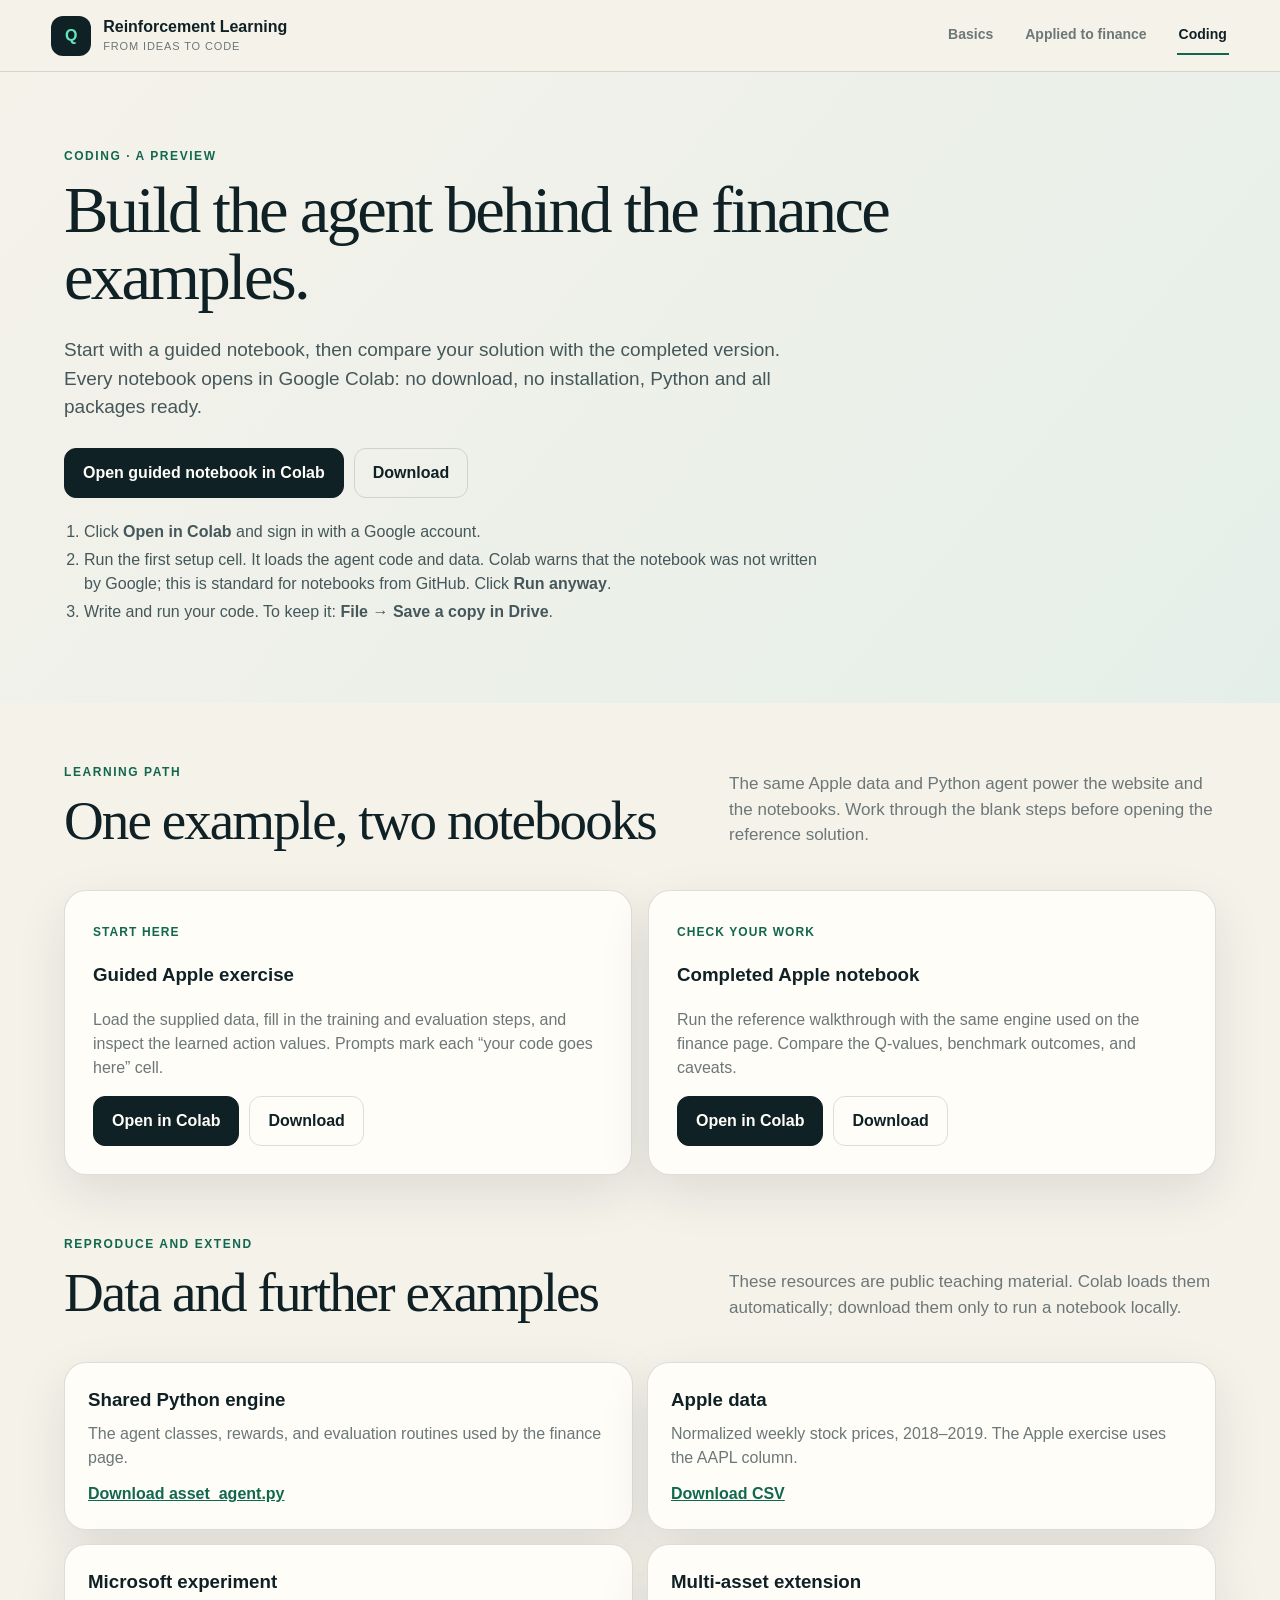
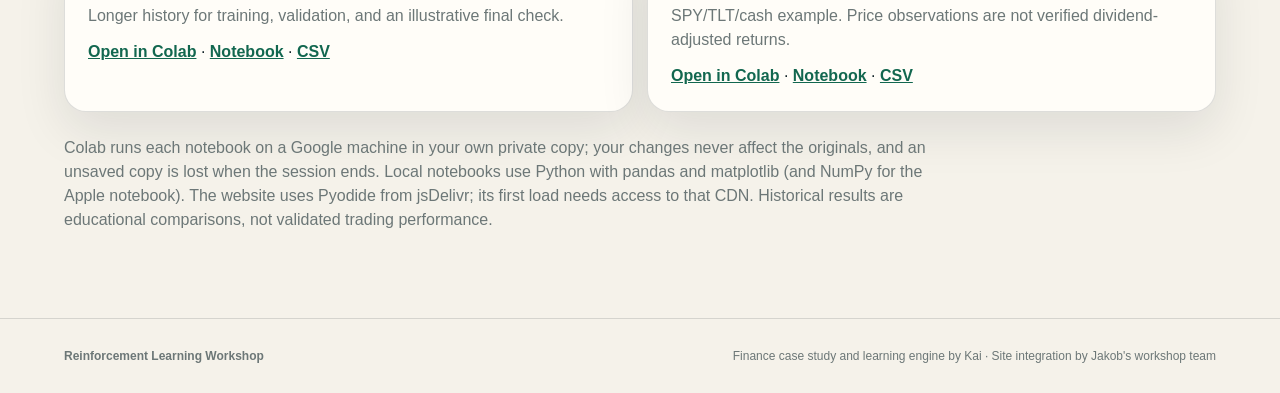
==== commit 510159af: "Coding page: explain Colab's GitHub notebook warning Co-Authored-By: Claude Opus 5.5 <noreply@anthro" ====
--- a/coding.html
+++ b/coding.html
@@ -21,7 +21,7 @@
       <h1>Build the agent behind the finance examples.</h1>
       <p>Start with a guided notebook, then compare your solution with the completed version. Every notebook opens in Google Colab: no download, no installation, Python and all packages ready.</p>
       <div class="coding-actions"><a class="button primary" href="https://colab.research.google.com/github/jakob284/rl-workshop/blob/main/notebooks/Guided_Apple_QLearning.ipynb" target="_blank" rel="noopener">Open guided notebook in Colab</a><a class="button secondary" href="notebooks/Guided_Apple_QLearning.ipynb" download>Download</a></div>
-      <ol class="coding-steps"><li>Click <strong>Open in Colab</strong> and sign in with a Google account.</li><li>Run the first setup cell. It loads the agent code and data.</li><li>Write and run your code. To keep it: <strong>File → Save a copy in Drive</strong>.</li></ol>
+      <ol class="coding-steps"><li>Click <strong>Open in Colab</strong> and sign in with a Google account.</li><li>Run the first setup cell. It loads the agent code and data. Colab warns that the notebook was not written by Google; this is standard for notebooks from GitHub. Click <strong>Run anyway</strong>.</li><li>Write and run your code. To keep it: <strong>File → Save a copy in Drive</strong>.</li></ol>
     </section>
     <section class="coding-section" aria-labelledby="coding-path">
       <div class="section-heading"><div><p class="eyebrow">Learning path</p><h2 id="coding-path">One example, two notebooks</h2></div><p>The same Apple data and Python agent power the website and the notebooks. Work through the blank steps before opening the reference solution.</p></div>
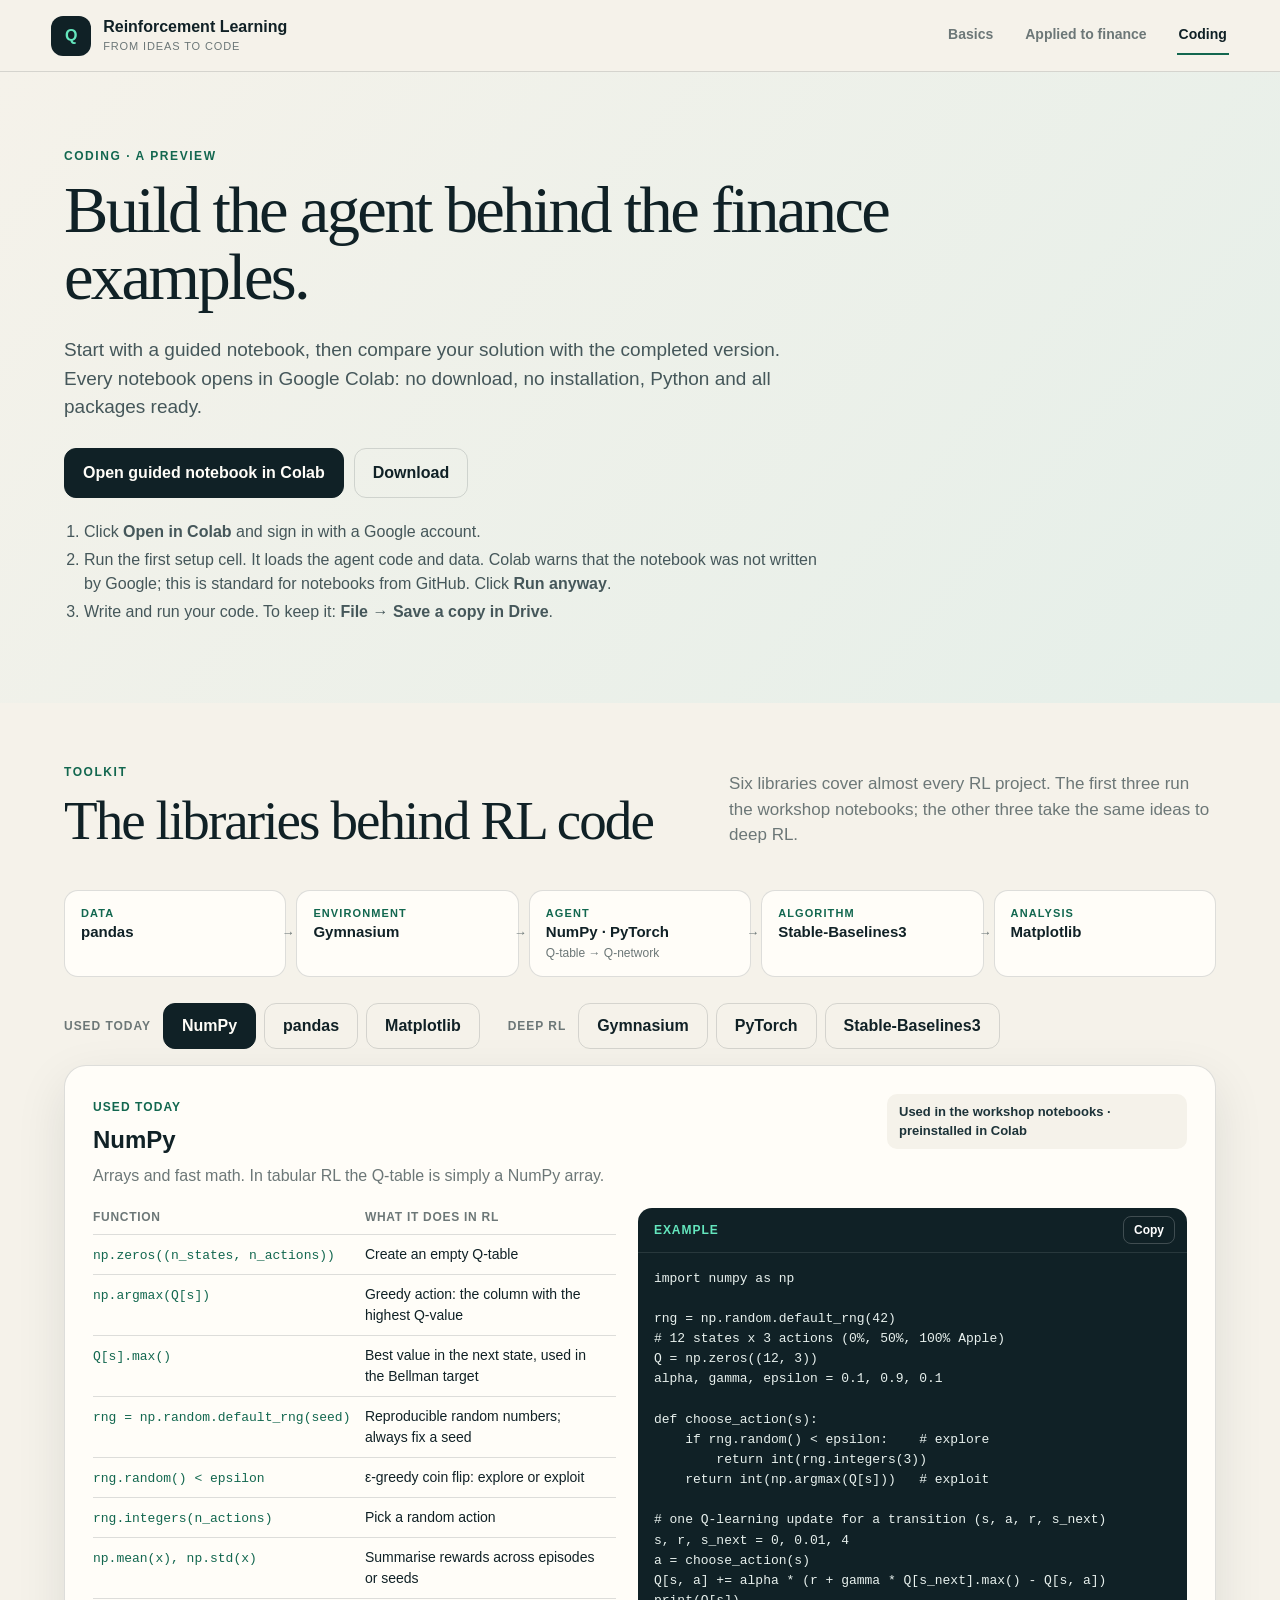
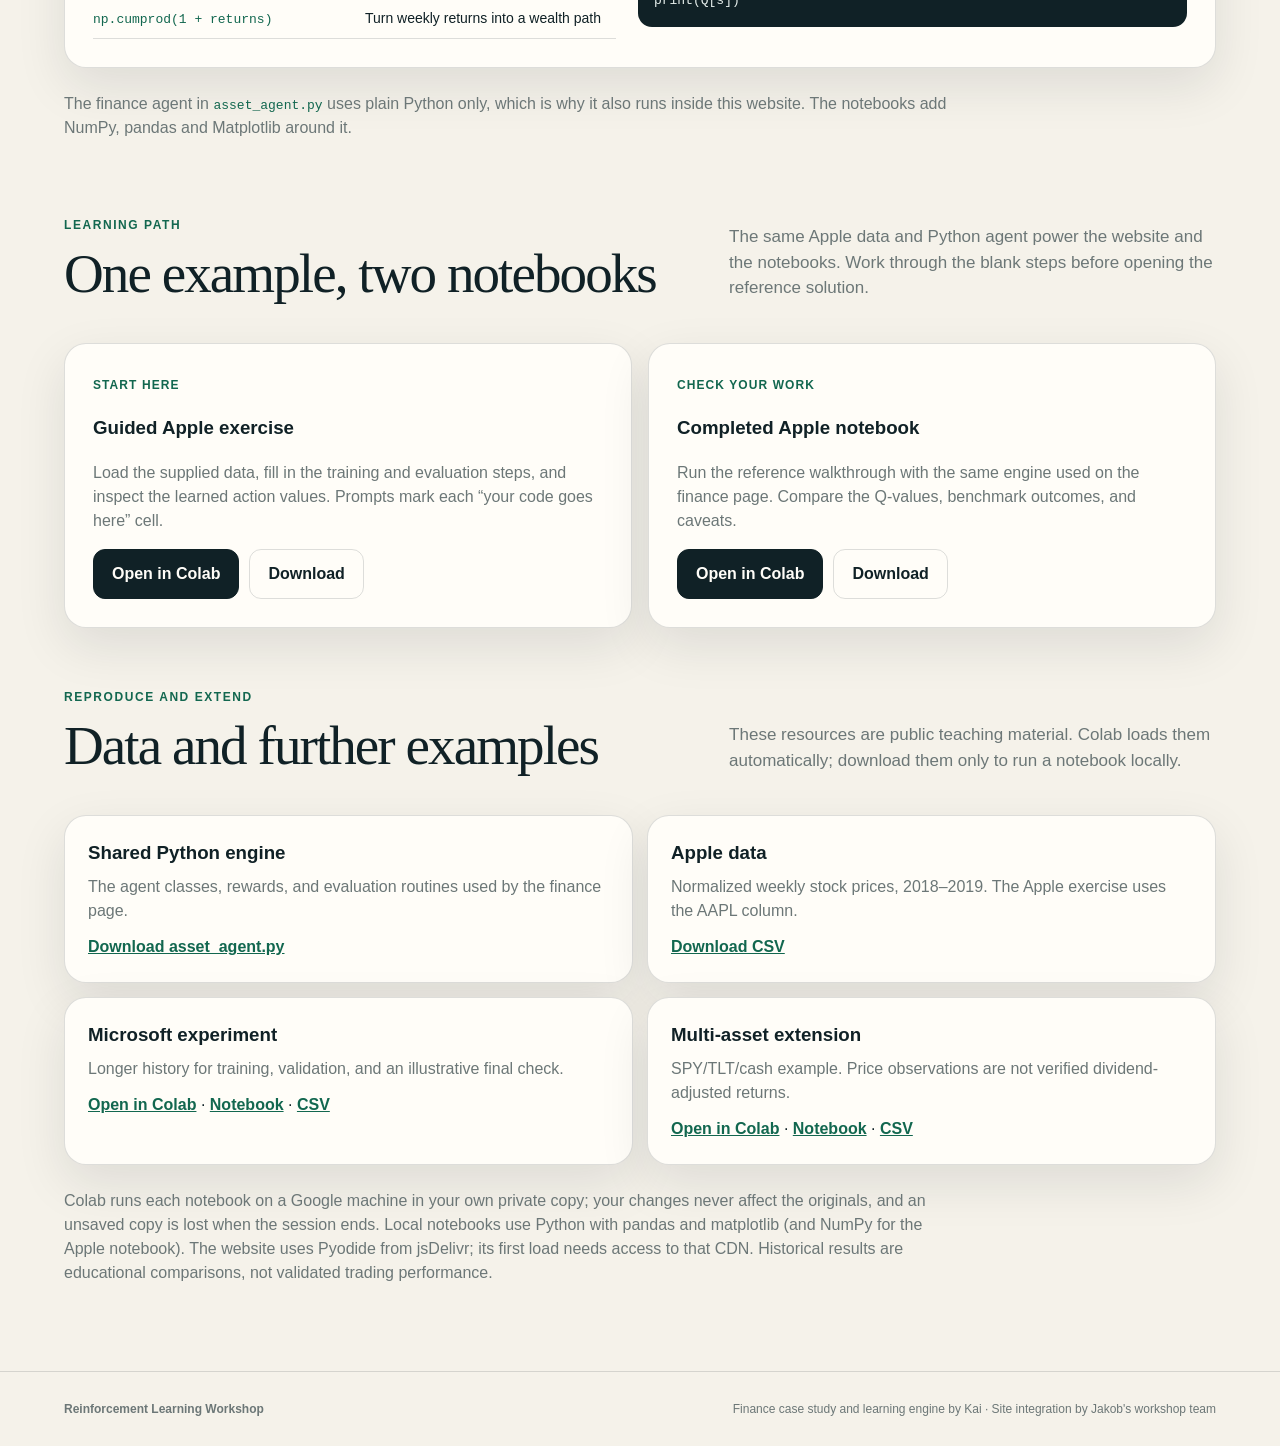
==== commit 885dd9d7: "Coding page: add RL library toolkit Pipeline overview plus a selector for NumPy, pandas, Matplotlib " ====
--- a/coding.html
+++ b/coding.html
@@ -23,6 +23,156 @@
       <div class="coding-actions"><a class="button primary" href="https://colab.research.google.com/github/jakob284/rl-workshop/blob/main/notebooks/Guided_Apple_QLearning.ipynb" target="_blank" rel="noopener">Open guided notebook in Colab</a><a class="button secondary" href="notebooks/Guided_Apple_QLearning.ipynb" download>Download</a></div>
       <ol class="coding-steps"><li>Click <strong>Open in Colab</strong> and sign in with a Google account.</li><li>Run the first setup cell. It loads the agent code and data. Colab warns that the notebook was not written by Google; this is standard for notebooks from GitHub. Click <strong>Run anyway</strong>.</li><li>Write and run your code. To keep it: <strong>File → Save a copy in Drive</strong>.</li></ol>
     </section>
+    <section class="coding-section" aria-labelledby="coding-toolkit">
+      <div class="section-heading"><div><p class="eyebrow">Toolkit</p><h2 id="coding-toolkit">The libraries behind RL code</h2></div><p>Six libraries cover almost every RL project. The first three run the workshop notebooks; the other three take the same ideas to deep RL.</p></div>
+      <ol class="toolkit-pipeline" aria-label="Where each library sits in an RL project">
+        <li><small>Data</small><strong>pandas</strong></li>
+        <li><small>Environment</small><strong>Gymnasium</strong></li>
+        <li><small>Agent</small><strong>NumPy · PyTorch</strong><em>Q-table → Q-network</em></li>
+        <li><small>Algorithm</small><strong>Stable-Baselines3</strong></li>
+        <li><small>Analysis</small><strong>Matplotlib</strong></li>
+      </ol>
+      <div class="toolkit-tabs" role="tablist" aria-label="Libraries">
+        <div class="toolkit-group"><span>Used today</span><button type="button" role="tab" id="tab-numpy" aria-controls="lib-numpy" aria-selected="true" class="active" data-lib="numpy">NumPy</button><button type="button" role="tab" id="tab-pandas" aria-controls="lib-pandas" aria-selected="false" data-lib="pandas">pandas</button><button type="button" role="tab" id="tab-matplotlib" aria-controls="lib-matplotlib" aria-selected="false" data-lib="matplotlib">Matplotlib</button></div>
+        <div class="toolkit-group"><span>Deep RL</span><button type="button" role="tab" id="tab-gymnasium" aria-controls="lib-gymnasium" aria-selected="false" data-lib="gymnasium">Gymnasium</button><button type="button" role="tab" id="tab-pytorch" aria-controls="lib-pytorch" aria-selected="false" data-lib="pytorch">PyTorch</button><button type="button" role="tab" id="tab-sb3" aria-controls="lib-sb3" aria-selected="false" data-lib="sb3">Stable-Baselines3</button></div>
+      </div>
+        <article class="toolkit-panel panel" id="lib-numpy" role="tabpanel" aria-labelledby="tab-numpy">
+          <header class="toolkit-head"><div><span class="coding-kicker">Used today</span><h3>NumPy</h3><p>Arrays and fast math. In tabular RL the Q-table is simply a NumPy array.</p></div><span class="toolkit-where">Used in the workshop notebooks · preinstalled in Colab</span></header>
+          <div class="toolkit-body">
+            <table class="toolkit-table"><thead><tr><th>Function</th><th>What it does in RL</th></tr></thead><tbody><tr><td><code>np.zeros((n_states, n_actions))</code></td><td>Create an empty Q-table</td></tr><tr><td><code>np.argmax(Q[s])</code></td><td>Greedy action: the column with the highest Q-value</td></tr><tr><td><code>Q[s].max()</code></td><td>Best value in the next state, used in the Bellman target</td></tr><tr><td><code>rng = np.random.default_rng(seed)</code></td><td>Reproducible random numbers; always fix a seed</td></tr><tr><td><code>rng.random() &lt; epsilon</code></td><td>ε-greedy coin flip: explore or exploit</td></tr><tr><td><code>rng.integers(n_actions)</code></td><td>Pick a random action</td></tr><tr><td><code>np.mean(x), np.std(x)</code></td><td>Summarise rewards across episodes or seeds</td></tr><tr><td><code>np.cumprod(1 + returns)</code></td><td>Turn weekly returns into a wealth path</td></tr></tbody></table>
+            <div class="toolkit-code"><div class="toolkit-code-bar"><span>Example</span><button type="button" class="copy-code">Copy</button></div><pre><code>import numpy as np
+
+rng = np.random.default_rng(42)
+# 12 states x 3 actions (0%, 50%, 100% Apple)
+Q = np.zeros((12, 3))
+alpha, gamma, epsilon = 0.1, 0.9, 0.1
+
+def choose_action(s):
+    if rng.random() &lt; epsilon:    # explore
+        return int(rng.integers(3))
+    return int(np.argmax(Q[s]))   # exploit
+
+# one Q-learning update for a transition (s, a, r, s_next)
+s, r, s_next = 0, 0.01, 4
+a = choose_action(s)
+Q[s, a] += alpha * (r + gamma * Q[s_next].max() - Q[s, a])
+print(Q[s])</code></pre></div>
+          </div>
+        </article>
+        <article class="toolkit-panel panel" id="lib-pandas" role="tabpanel" aria-labelledby="tab-pandas" hidden>
+          <header class="toolkit-head"><div><span class="coding-kicker">Used today</span><h3>pandas</h3><p>Tables of time series: prices in, signals and results out.</p></div><span class="toolkit-where">Used in the workshop notebooks · preinstalled in Colab</span></header>
+          <div class="toolkit-body">
+            <table class="toolkit-table"><thead><tr><th>Function</th><th>What it does in RL</th></tr></thead><tbody><tr><td><code>pd.read_csv(path, parse_dates=[&quot;date&quot;])</code></td><td>Load price history with real dates</td></tr><tr><td><code>df[&quot;AAPL&quot;]</code></td><td>Select one column (one asset)</td></tr><tr><td><code>.pct_change()</code></td><td>Period returns from prices</td></tr><tr><td><code>.shift(k)</code></td><td>Look k periods back; build signals from the past only (no look-ahead)</td></tr><tr><td><code>.rolling(k).mean()</code></td><td>Moving averages, e.g. to smooth a learning curve</td></tr><tr><td><code>.iloc[:split], .iloc[split:]</code></td><td>Chronological train/test split, never shuffled</td></tr><tr><td><code>.to_numpy()</code></td><td>Hand the data to NumPy or the agent</td></tr><tr><td><code>pd.DataFrame(rows)</code></td><td>Collect results into a readable table</td></tr></tbody></table>
+            <div class="toolkit-code"><div class="toolkit-code-bar"><span>Example</span><button type="button" class="copy-code">Copy</button></div><pre><code>import pandas as pd
+
+path = &quot;data/historical_normalized_weekly_stocks_2018_2019.csv&quot;
+df = pd.read_csv(path, parse_dates=[&quot;date&quot;])
+prices = df[&quot;AAPL&quot;]
+returns = prices.pct_change()          # weekly returns
+mom_4w = prices / prices.shift(4) - 1  # past prices only
+up_4w = mom_4w &gt; 0                     # state: up or down
+
+split = int(len(df) * 0.7)
+train = df.iloc[:split]   # chronological split,
+test = df.iloc[split:]    # never shuffled
+print(len(train), &quot;training weeks,&quot;, len(test), &quot;test weeks&quot;)</code></pre></div>
+          </div>
+        </article>
+        <article class="toolkit-panel panel" id="lib-matplotlib" role="tabpanel" aria-labelledby="tab-matplotlib" hidden>
+          <header class="toolkit-head"><div><span class="coding-kicker">Used today</span><h3>Matplotlib</h3><p>Plots: learning curves, wealth paths, allocations and Q-tables.</p></div><span class="toolkit-where">Used in the workshop notebooks · preinstalled in Colab</span></header>
+          <div class="toolkit-body">
+            <table class="toolkit-table"><thead><tr><th>Function</th><th>What it does in RL</th></tr></thead><tbody><tr><td><code>fig, ax = plt.subplots()</code></td><td>Create a figure and one set of axes</td></tr><tr><td><code>ax.plot(x, y, label=&quot;...&quot;)</code></td><td>Learning curve or wealth path</td></tr><tr><td><code>ax.step(t, weights, where=&quot;post&quot;)</code></td><td>Allocation over time (changes in steps)</td></tr><tr><td><code>ax.imshow(Q)</code></td><td>Heatmap of the Q-table: states × actions</td></tr><tr><td><code>ax.set(title=, xlabel=, ylabel=)</code></td><td>Label everything in one call</td></tr><tr><td><code>ax.legend(), ax.grid(alpha=.2)</code></td><td>Legend and a light grid</td></tr><tr><td><code>plt.show()</code></td><td>Display the figure</td></tr></tbody></table>
+            <div class="toolkit-code"><div class="toolkit-code-bar"><span>Example</span><button type="button" class="copy-code">Copy</button></div><pre><code>import numpy as np
+import matplotlib.pyplot as plt
+
+rng = np.random.default_rng(0)
+Q = rng.normal(size=(12, 3))   # stand-in for a learned Q-table
+
+fig, ax = plt.subplots(figsize=(4, 5))
+im = ax.imshow(Q, cmap=&quot;viridis&quot;, aspect=&quot;auto&quot;)
+ax.set(title=&quot;Q-table&quot;, xlabel=&quot;Action&quot;, ylabel=&quot;State&quot;,
+       xticks=[0, 1, 2], xticklabels=[&quot;0%&quot;, &quot;50%&quot;, &quot;100%&quot;])
+fig.colorbar(im, ax=ax, label=&quot;Q-value&quot;)
+plt.show()</code></pre></div>
+          </div>
+        </article>
+        <article class="toolkit-panel panel" id="lib-gymnasium" role="tabpanel" aria-labelledby="tab-gymnasium" hidden>
+          <header class="toolkit-head"><div><span class="coding-kicker">Deep RL · next step</span><h3>Gymnasium</h3><p>The standard environment interface: reset, step, repeat. Successor of OpenAI Gym; most RL libraries expect it.</p></div><span class="toolkit-where">Deep RL · in Colab: !pip install gymnasium</span></header>
+          <div class="toolkit-body">
+            <table class="toolkit-table"><thead><tr><th>Function</th><th>What it does in RL</th></tr></thead><tbody><tr><td><code>gym.make(&quot;CartPole-v1&quot;)</code></td><td>Create a ready-made benchmark environment</td></tr><tr><td><code>obs, info = env.reset(seed=42)</code></td><td>Start an episode and get the first observation</td></tr><tr><td><code>obs, reward, terminated, truncated, info = env.step(action)</code></td><td>Take one action and observe the result</td></tr><tr><td><code>terminated / truncated</code></td><td>Episode ended naturally / was cut off by a time limit</td></tr><tr><td><code>env.action_space, env.observation_space</code></td><td>What the agent can do and what it sees</td></tr><tr><td><code>env.action_space.sample()</code></td><td>A random valid action</td></tr><tr><td><code>class MyEnv(gym.Env)</code></td><td>Wrap your own problem, e.g. a portfolio, in the same interface</td></tr></tbody></table>
+            <div class="toolkit-code"><div class="toolkit-code-bar"><span>Example</span><button type="button" class="copy-code">Copy</button></div><pre><code>import gymnasium as gym
+
+env = gym.make(&quot;CartPole-v1&quot;)
+obs, info = env.reset(seed=42)
+episode_return, done = 0.0, False
+
+while not done:
+    action = env.action_space.sample()   # random policy
+    obs, reward, terminated, truncated, info = env.step(action)
+    episode_return += reward
+    done = terminated or truncated
+
+env.close()
+print(&quot;Episode return:&quot;, episode_return)</code></pre></div>
+          </div>
+        </article>
+        <article class="toolkit-panel panel" id="lib-pytorch" role="tabpanel" aria-labelledby="tab-pytorch" hidden>
+          <header class="toolkit-head"><div><span class="coding-kicker">Deep RL · next step</span><h3>PyTorch</h3><p>Neural networks. A Q-network replaces the Q-table when there are too many states to list.</p></div><span class="toolkit-where">Deep RL · preinstalled in Colab (free GPU via Runtime → Change runtime type)</span></header>
+          <div class="toolkit-body">
+            <table class="toolkit-table"><thead><tr><th>Function</th><th>What it does in RL</th></tr></thead><tbody><tr><td><code>torch.tensor(x, dtype=torch.float32)</code></td><td>Turn observations into tensors</td></tr><tr><td><code>nn.Sequential(nn.Linear(...), nn.ReLU(), ...)</code></td><td>Build a Q-network: state in, one Q-value per action out</td></tr><tr><td><code>torch.optim.Adam(net.parameters(), lr=1e-3)</code></td><td>Optimizer that updates the weights</td></tr><tr><td><code>q.gather(1, a.unsqueeze(1))</code></td><td>Pick Q(s, a) for the actions actually taken</td></tr><tr><td><code>with torch.no_grad():</code></td><td>Compute targets without tracking gradients</td></tr><tr><td><code>F.smooth_l1_loss(q, target)</code></td><td>Huber loss on the TD error (common in DQN)</td></tr><tr><td><code>opt.zero_grad(); loss.backward(); opt.step()</code></td><td>One gradient update</td></tr></tbody></table>
+            <div class="toolkit-code"><div class="toolkit-code-bar"><span>Example</span><button type="button" class="copy-code">Copy</button></div><pre><code>import torch
+import torch.nn as nn
+import torch.nn.functional as F
+
+# state (4 numbers) in, one Q-value per action (2) out
+q_net = nn.Sequential(
+    nn.Linear(4, 64), nn.ReLU(),
+    nn.Linear(64, 2),
+)
+opt = torch.optim.Adam(q_net.parameters(), lr=1e-3)
+gamma = 0.99
+
+# a mini-batch of 32 transitions, random here
+s, s_next = torch.randn(32, 4), torch.randn(32, 4)
+a = torch.randint(0, 2, (32,))
+r, done = torch.randn(32), torch.zeros(32)
+
+# Q(s, a) for the actions taken
+q = q_net(s).gather(1, a.unsqueeze(1)).squeeze(1)
+# same Bellman target as the Q-table update
+# (a real DQN uses a separate target network here)
+with torch.no_grad():
+    q_next = q_net(s_next).max(dim=1).values
+    target = r + gamma * (1 - done) * q_next
+
+loss = F.smooth_l1_loss(q, target)
+opt.zero_grad()
+loss.backward()
+opt.step()
+print(&quot;loss:&quot;, loss.item())</code></pre></div>
+          </div>
+        </article>
+        <article class="toolkit-panel panel" id="lib-sb3" role="tabpanel" aria-labelledby="tab-sb3" hidden>
+          <header class="toolkit-head"><div><span class="coding-kicker">Deep RL · next step</span><h3>Stable-Baselines3</h3><p>Tested implementations of DQN, PPO, A2C, SAC and more, built on PyTorch and Gymnasium. Train an agent in a few lines.</p></div><span class="toolkit-where">Deep RL · in Colab: !pip install stable-baselines3</span></header>
+          <div class="toolkit-body">
+            <table class="toolkit-table"><thead><tr><th>Function</th><th>What it does in RL</th></tr></thead><tbody><tr><td><code>DQN(&quot;MlpPolicy&quot;, env) · PPO(...)</code></td><td>Create an agent with a standard network</td></tr><tr><td><code>model.learn(total_timesteps=50_000)</code></td><td>Train</td></tr><tr><td><code>model.predict(obs, deterministic=True)</code></td><td>Act with the learned policy</td></tr><tr><td><code>evaluate_policy(model, env, n_eval_episodes=10)</code></td><td>Mean and std of the episode return</td></tr><tr><td><code>model.save(&quot;ppo_cartpole&quot;) · PPO.load(...)</code></td><td>Store and reload a trained agent</td></tr><tr><td><code>seed=0</code></td><td>Fix randomness; compare algorithms over several seeds</td></tr></tbody></table>
+            <div class="toolkit-code"><div class="toolkit-code-bar"><span>Example</span><button type="button" class="copy-code">Copy</button></div><pre><code>import gymnasium as gym
+from stable_baselines3 import PPO
+from stable_baselines3.common.evaluation import evaluate_policy
+
+env = gym.make(&quot;CartPole-v1&quot;)
+model = PPO(&quot;MlpPolicy&quot;, env, seed=0, verbose=0)
+model.learn(total_timesteps=50_000)
+
+mean, std = evaluate_policy(model, env, n_eval_episodes=10)
+print(f&quot;Return: {mean:.1f} ± {std:.1f}&quot;)
+
+obs, info = env.reset(seed=1)
+action, _ = model.predict(obs, deterministic=True)</code></pre></div>
+          </div>
+        </article>
+      <p class="coding-note">The finance agent in <code>asset_agent.py</code> uses plain Python only, which is why it also runs inside this website. The notebooks add NumPy, pandas and Matplotlib around it.</p>
+    </section>
     <section class="coding-section" aria-labelledby="coding-path">
       <div class="section-heading"><div><p class="eyebrow">Learning path</p><h2 id="coding-path">One example, two notebooks</h2></div><p>The same Apple data and Python agent power the website and the notebooks. Work through the blank steps before opening the reference solution.</p></div>
       <div class="coding-cards">
@@ -42,5 +192,6 @@
     </section>
   </main>
   <footer><strong>Reinforcement Learning Workshop</strong><span>Finance case study and learning engine by Kai · Site integration by Jakob's workshop team</span></footer>
+  <script src="coding.js"></script>
 </body>
 </html>
--- a/coding.css
+++ b/coding.css
@@ -18,3 +18,33 @@
 .coding-steps li { margin: 4px 0; }
 .coding-note { margin-top: 24px; max-width: 900px; color: var(--muted); }
 @media(max-width:750px) { .coding-hero { padding: 48px 18px; } .coding-section { padding: 45px 18px 0; } .coding-cards,.coding-resources { grid-template-columns: 1fr; } .coding-cards .panel p { min-height: 0; } }
+.toolkit-pipeline { list-style: none; margin: 0 0 26px; padding: 0; display: grid; grid-template-columns: repeat(5,minmax(0,1fr)); gap: 10px; counter-reset: step; }
+.toolkit-pipeline li { position: relative; padding: 14px 16px; border: 1px solid var(--line); border-radius: 14px; background: var(--white); }
+.toolkit-pipeline li:not(:last-child)::after { content: "→"; position: absolute; right: -9px; top: 50%; transform: translateY(-50%); color: var(--muted); font-size: 13px; }
+.toolkit-pipeline small { display: block; color: var(--mint-dark); font-size: 11px; font-weight: 850; letter-spacing: .1em; text-transform: uppercase; }
+.toolkit-pipeline strong { font-size: 15px; }
+.toolkit-pipeline strong { display: block; }
+.toolkit-pipeline em { display: block; color: var(--muted); font-style: normal; font-size: 12px; }
+.toolkit-tabs { display: flex; flex-wrap: wrap; gap: 18px 28px; margin-bottom: 16px; }
+.toolkit-group { display: flex; flex-wrap: wrap; align-items: center; gap: 8px; }
+.toolkit-group > span { margin-right: 4px; color: var(--muted); font-size: 12px; font-weight: 800; letter-spacing: .08em; text-transform: uppercase; }
+.toolkit-tabs button { border: 1px solid var(--line); border-radius: 12px; background: transparent; padding: 10px 18px; color: var(--ink); font-weight: 750; cursor: pointer; }
+.toolkit-tabs button.active { background: var(--ink); color: var(--white); border-color: var(--ink); }
+.toolkit-panel { padding: 28px; }
+.toolkit-head { display: flex; justify-content: space-between; align-items: flex-start; gap: 24px; margin-bottom: 20px; }
+.toolkit-head h3 { margin: 4px 0 6px; font-size: 24px; }
+.toolkit-head p { margin: 0; max-width: 720px; color: var(--muted); }
+.toolkit-where { flex: 0 0 auto; max-width: 300px; padding: 8px 12px; border-radius: 10px; background: var(--paper); color: var(--ink-2); font-size: 13px; font-weight: 650; }
+.toolkit-body { display: grid; grid-template-columns: minmax(0,1fr) minmax(0,1.05fr); gap: 22px; align-items: start; }
+.toolkit-table { width: 100%; border-collapse: collapse; font-size: 14px; }
+.toolkit-table th { text-align: left; padding: 0 10px 8px 0; color: var(--muted); font-size: 12px; text-transform: uppercase; letter-spacing: .06em; border-bottom: 1px solid var(--line); }
+.toolkit-table td { padding: 9px 10px 9px 0; border-bottom: 1px solid var(--line); vertical-align: top; }
+.toolkit-table td:first-child { width: 52%; }
+.toolkit-table code, .coding-note code { font: 13px ui-monospace, SFMono-Regular, Menlo, Consolas, monospace; color: var(--mint-dark); overflow-wrap: anywhere; }
+.toolkit-code { border-radius: 14px; overflow: hidden; background: var(--ink); }
+.toolkit-code-bar { display: flex; justify-content: space-between; align-items: center; padding: 8px 12px 8px 16px; border-bottom: 1px solid rgba(255,255,255,.1); color: var(--mint); font-size: 12px; font-weight: 800; letter-spacing: .08em; text-transform: uppercase; }
+.copy-code { border: 1px solid rgba(255,255,255,.2); border-radius: 8px; background: transparent; color: #fff; padding: 4px 10px; font-size: 12px; cursor: pointer; }
+.toolkit-code pre { margin: 0; padding: 16px; overflow-x: auto; }
+.toolkit-code pre code { font: 13px/1.55 ui-monospace, SFMono-Regular, Menlo, Consolas, monospace; color: #e8f1ee; white-space: pre; }
+@media(max-width:1000px) { .toolkit-body { grid-template-columns: 1fr; } .toolkit-pipeline { grid-template-columns: 1fr 1fr; } .toolkit-pipeline li::after { display: none; } }
+@media(max-width:750px) { .toolkit-head { flex-direction: column; gap: 12px; } .toolkit-where { max-width: none; } .toolkit-panel { padding: 20px; } .toolkit-pipeline { grid-template-columns: 1fr; } }
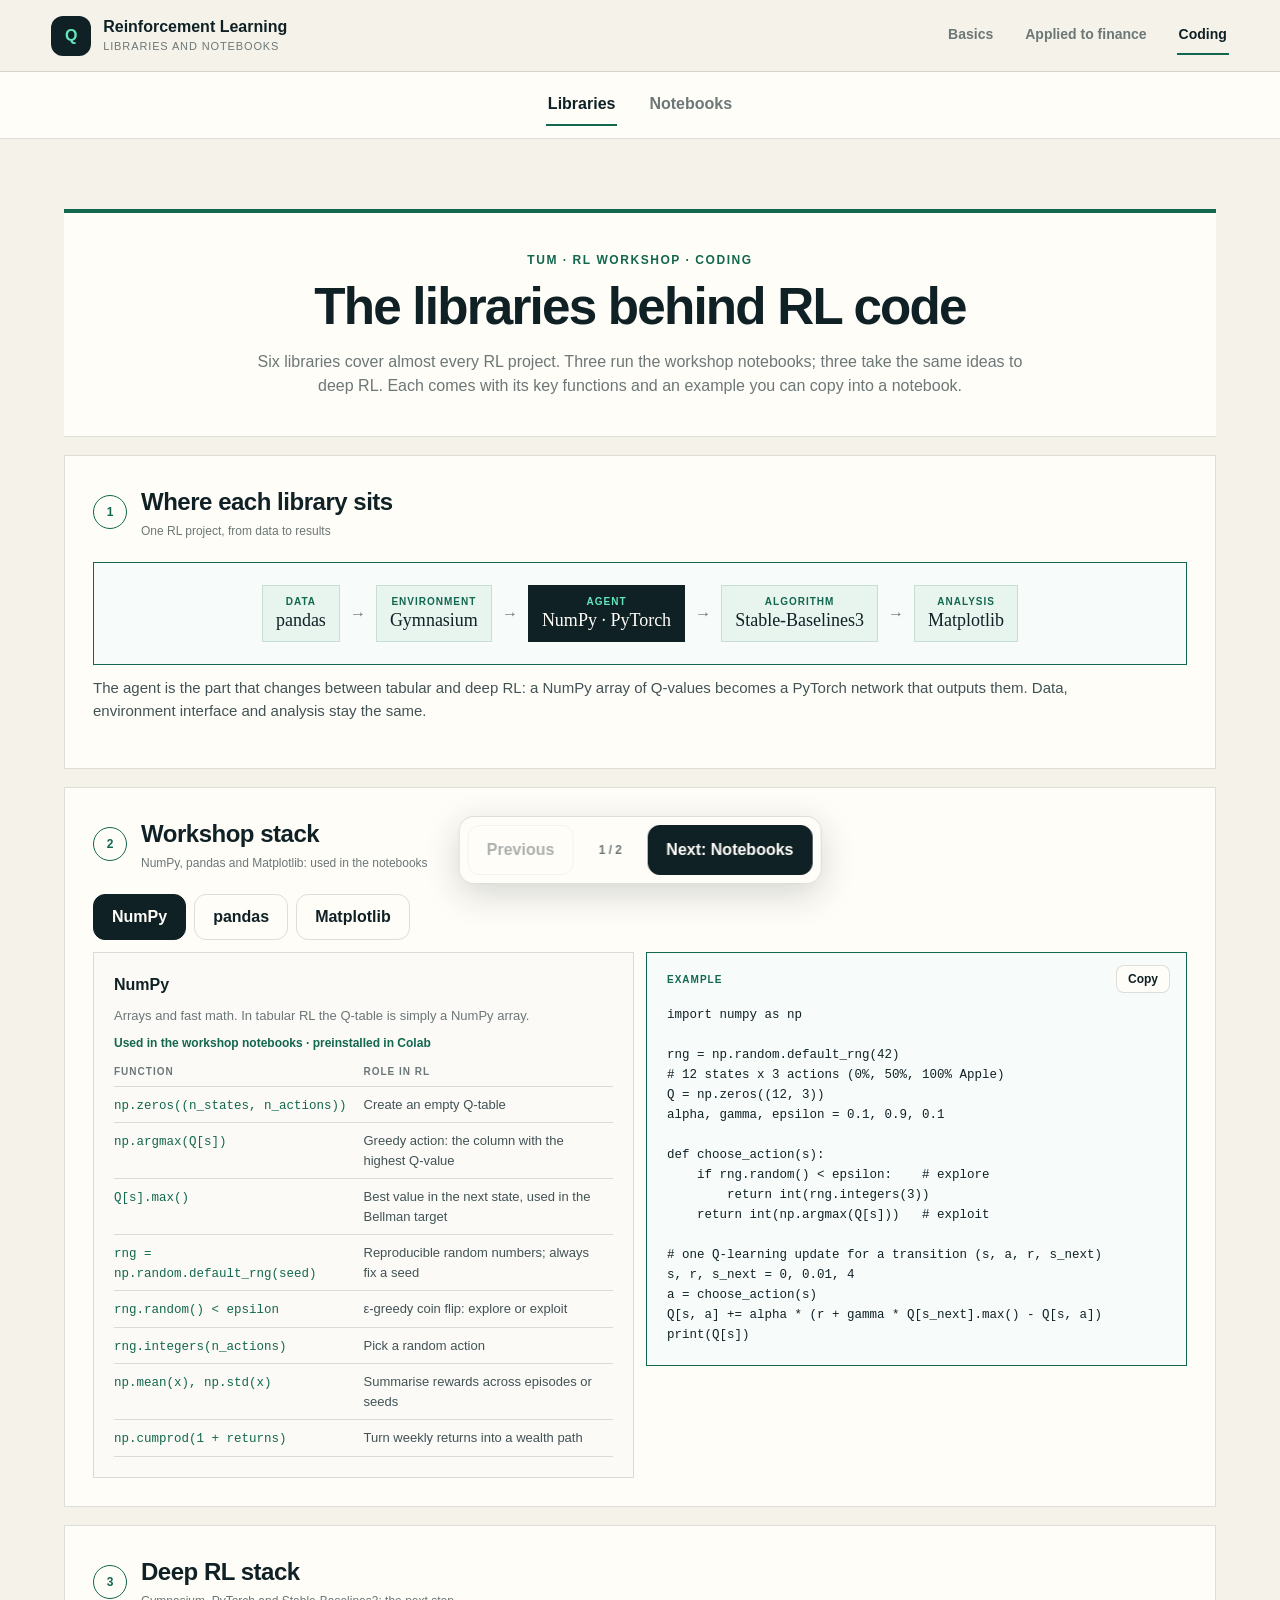
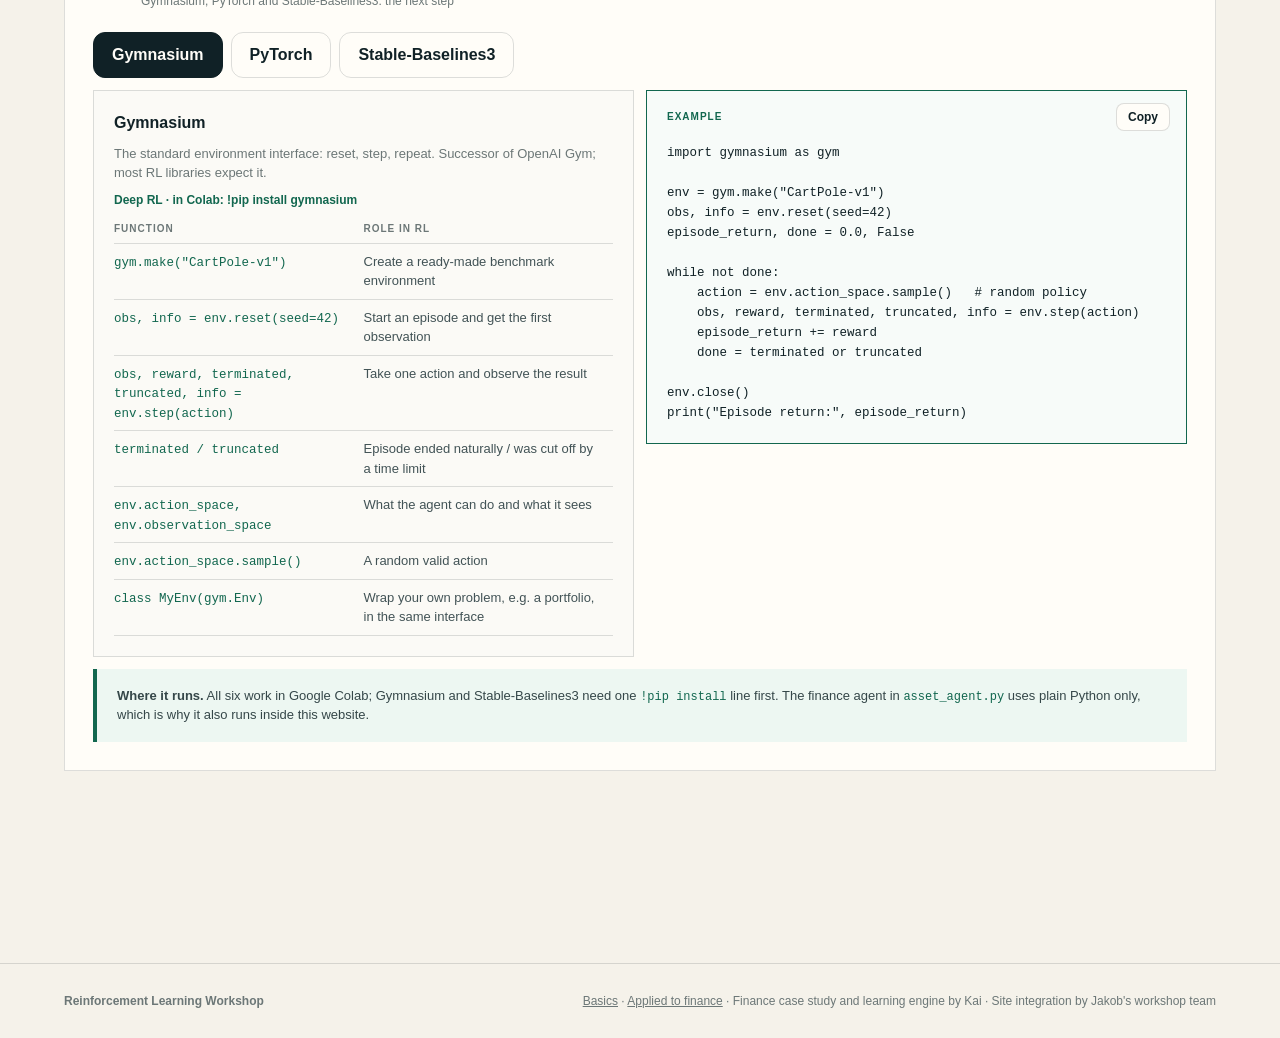
==== commit 69125ec7: "Coding page: rebuild in the Basics layout Libraries and Notebooks views with the shared sub-navigati" ====
--- a/coding.html
+++ b/coding.html
@@ -3,44 +3,43 @@
 <head>
   <meta charset="utf-8">
   <meta name="viewport" content="width=device-width, initial-scale=1">
-  <meta name="description" content="Coding preview and reproducible notebooks for the RL finance workshop">
+  <meta name="description" content="RL libraries and runnable notebooks for the RL finance workshop">
   <title>Coding · Reinforcement Learning Workshop</title>
   <link rel="stylesheet" href="styles.css">
   <link rel="stylesheet" href="coding.css">
 </head>
 <body>
   <header class="topbar">
-    <a class="brand" href="index.html"><span class="brand-mark">Q</span><span><strong>Reinforcement Learning</strong><small>From ideas to code</small></span></a>
+    <a class="brand" href="index.html"><span class="brand-mark">Q</span><span><strong>Reinforcement Learning</strong><small>Libraries and notebooks</small></span></a>
     <nav class="topnav site-nav" aria-label="Main sections">
       <a href="index.html">Basics</a><a href="finance.html">Applied to finance</a><a class="active" href="coding.html" aria-current="page">Coding</a>
     </nav>
   </header>
-  <main class="coding-main">
-    <section class="coding-hero">
-      <p class="eyebrow">Coding · a preview</p>
-      <h1>Build the agent behind the finance examples.</h1>
-      <p>Start with a guided notebook, then compare your solution with the completed version. Every notebook opens in Google Colab: no download, no installation, Python and all packages ready.</p>
-      <div class="coding-actions"><a class="button primary" href="https://colab.research.google.com/github/jakob284/rl-workshop/blob/main/notebooks/Guided_Apple_QLearning.ipynb" target="_blank" rel="noopener">Open guided notebook in Colab</a><a class="button secondary" href="notebooks/Guided_Apple_QLearning.ipynb" download>Download</a></div>
-      <ol class="coding-steps"><li>Click <strong>Open in Colab</strong> and sign in with a Google account.</li><li>Run the first setup cell. It loads the agent code and data. Colab warns that the notebook was not written by Google; this is standard for notebooks from GitHub. Click <strong>Run anyway</strong>.</li><li>Write and run your code. To keep it: <strong>File → Save a copy in Drive</strong>.</li></ol>
-    </section>
-    <section class="coding-section" aria-labelledby="coding-toolkit">
-      <div class="section-heading"><div><p class="eyebrow">Toolkit</p><h2 id="coding-toolkit">The libraries behind RL code</h2></div><p>Six libraries cover almost every RL project. The first three run the workshop notebooks; the other three take the same ideas to deep RL.</p></div>
-      <ol class="toolkit-pipeline" aria-label="Where each library sits in an RL project">
-        <li><small>Data</small><strong>pandas</strong></li>
-        <li><small>Environment</small><strong>Gymnasium</strong></li>
-        <li><small>Agent</small><strong>NumPy · PyTorch</strong><em>Q-table → Q-network</em></li>
-        <li><small>Algorithm</small><strong>Stable-Baselines3</strong></li>
-        <li><small>Analysis</small><strong>Matplotlib</strong></li>
-      </ol>
-      <div class="toolkit-tabs" role="tablist" aria-label="Libraries">
-        <div class="toolkit-group"><span>Used today</span><button type="button" role="tab" id="tab-numpy" aria-controls="lib-numpy" aria-selected="true" class="active" data-lib="numpy">NumPy</button><button type="button" role="tab" id="tab-pandas" aria-controls="lib-pandas" aria-selected="false" data-lib="pandas">pandas</button><button type="button" role="tab" id="tab-matplotlib" aria-controls="lib-matplotlib" aria-selected="false" data-lib="matplotlib">Matplotlib</button></div>
-        <div class="toolkit-group"><span>Deep RL</span><button type="button" role="tab" id="tab-gymnasium" aria-controls="lib-gymnasium" aria-selected="false" data-lib="gymnasium">Gymnasium</button><button type="button" role="tab" id="tab-pytorch" aria-controls="lib-pytorch" aria-selected="false" data-lib="pytorch">PyTorch</button><button type="button" role="tab" id="tab-sb3" aria-controls="lib-sb3" aria-selected="false" data-lib="sb3">Stable-Baselines3</button></div>
-      </div>
-        <article class="toolkit-panel panel" id="lib-numpy" role="tabpanel" aria-labelledby="tab-numpy">
-          <header class="toolkit-head"><div><span class="coding-kicker">Used today</span><h3>NumPy</h3><p>Arrays and fast math. In tabular RL the Q-table is simply a NumPy array.</p></div><span class="toolkit-where">Used in the workshop notebooks · preinstalled in Colab</span></header>
-          <div class="toolkit-body">
-            <table class="toolkit-table"><thead><tr><th>Function</th><th>What it does in RL</th></tr></thead><tbody><tr><td><code>np.zeros((n_states, n_actions))</code></td><td>Create an empty Q-table</td></tr><tr><td><code>np.argmax(Q[s])</code></td><td>Greedy action: the column with the highest Q-value</td></tr><tr><td><code>Q[s].max()</code></td><td>Best value in the next state, used in the Bellman target</td></tr><tr><td><code>rng = np.random.default_rng(seed)</code></td><td>Reproducible random numbers; always fix a seed</td></tr><tr><td><code>rng.random() &lt; epsilon</code></td><td>ε-greedy coin flip: explore or exploit</td></tr><tr><td><code>rng.integers(n_actions)</code></td><td>Pick a random action</td></tr><tr><td><code>np.mean(x), np.std(x)</code></td><td>Summarise rewards across episodes or seeds</td></tr><tr><td><code>np.cumprod(1 + returns)</code></td><td>Turn weekly returns into a wealth path</td></tr></tbody></table>
-            <div class="toolkit-code"><div class="toolkit-code-bar"><span>Example</span><button type="button" class="copy-code">Copy</button></div><pre><code>import numpy as np
+
+  <nav class="basics-nav" aria-label="Coding pages">
+    <button class="active" data-view="0">Libraries</button>
+    <button data-view="1">Notebooks</button>
+  </nav>
+  <main>
+    <section class="section theory-view workshop-view active" id="libraries" data-view-panel="0">
+      <header class="theory-header">
+        <p class="eyebrow">TUM · RL Workshop · Coding</p>
+        <h1>The libraries behind RL code</h1>
+        <p>Six libraries cover almost every RL project. Three run the workshop notebooks; three take the same ideas to deep RL. Each comes with its key functions and an example you can copy into a notebook.</p>
+      </header>
+      <div class="theory-section">
+        <div class="theory-section-title"><span>1</span><div><h2>Where each library sits</h2><p>One RL project, from data to results</p></div></div>
+        <div class="full-formula sequence-formula lib-pipeline" role="img" aria-label="Data with pandas, environment with Gymnasium, agent with NumPy or PyTorch, algorithm with Stable-Baselines3, analysis with Matplotlib.">
+          <div><small>Data</small><b>pandas</b></div><i>→</i><div><small>Environment</small><b>Gymnasium</b></div><i>→</i><div class="lib-agent"><small>Agent</small><b>NumPy · PyTorch</b></div><i>→</i><div><small>Algorithm</small><b>Stable-Baselines3</b></div><i>→</i><div><small>Analysis</small><b>Matplotlib</b></div>
+        </div>
+        <p class="theory-passage">The agent is the part that changes between tabular and deep RL: a NumPy array of Q-values becomes a PyTorch network that outputs them. Data, environment interface and analysis stay the same.</p>
+      </div>
+      <div class="theory-section">
+        <div class="theory-section-title"><span>2</span><div><h2>Workshop stack</h2><p>NumPy, pandas and Matplotlib: used in the notebooks</p></div></div><div class="lib-switch" role="tablist" aria-label="Workshop libraries"><button type="button" role="tab" id="tab-numpy" aria-controls="lib-numpy" aria-selected="true" class="active" data-lib="numpy">NumPy</button><button type="button" role="tab" id="tab-pandas" aria-controls="lib-pandas" aria-selected="false" data-lib="pandas">pandas</button><button type="button" role="tab" id="tab-matplotlib" aria-controls="lib-matplotlib" aria-selected="false" data-lib="matplotlib">Matplotlib</button></div>
+          <div class="lib-panel theory-grid two" id="lib-numpy" role="tabpanel" aria-labelledby="tab-numpy">
+            <article class="theory-card"><h3>NumPy</h3><p>Arrays and fast math. In tabular RL the Q-table is simply a NumPy array.</p><p class="lib-where">Used in the workshop notebooks · preinstalled in Colab</p>
+              <table class="lib-table"><thead><tr><th>Function</th><th>Role in RL</th></tr></thead><tbody><tr><td><code>np.zeros((n_states, n_actions))</code></td><td>Create an empty Q-table</td></tr><tr><td><code>np.argmax(Q[s])</code></td><td>Greedy action: the column with the highest Q-value</td></tr><tr><td><code>Q[s].max()</code></td><td>Best value in the next state, used in the Bellman target</td></tr><tr><td><code>rng = np.random.default_rng(seed)</code></td><td>Reproducible random numbers; always fix a seed</td></tr><tr><td><code>rng.random() &lt; epsilon</code></td><td>ε-greedy coin flip: explore or exploit</td></tr><tr><td><code>rng.integers(n_actions)</code></td><td>Pick a random action</td></tr><tr><td><code>np.mean(x), np.std(x)</code></td><td>Summarise rewards across episodes or seeds</td></tr><tr><td><code>np.cumprod(1 + returns)</code></td><td>Turn weekly returns into a wealth path</td></tr></tbody></table></article>
+            <div class="code-box"><div class="code-box-bar"><span class="formula-label">Example</span><button type="button" class="copy-code">Copy</button></div><pre><code>import numpy as np
 
 rng = np.random.default_rng(42)
 # 12 states x 3 actions (0%, 50%, 100% Apple)
@@ -58,12 +57,10 @@
 Q[s, a] += alpha * (r + gamma * Q[s_next].max() - Q[s, a])
 print(Q[s])</code></pre></div>
           </div>
-        </article>
-        <article class="toolkit-panel panel" id="lib-pandas" role="tabpanel" aria-labelledby="tab-pandas" hidden>
-          <header class="toolkit-head"><div><span class="coding-kicker">Used today</span><h3>pandas</h3><p>Tables of time series: prices in, signals and results out.</p></div><span class="toolkit-where">Used in the workshop notebooks · preinstalled in Colab</span></header>
-          <div class="toolkit-body">
-            <table class="toolkit-table"><thead><tr><th>Function</th><th>What it does in RL</th></tr></thead><tbody><tr><td><code>pd.read_csv(path, parse_dates=[&quot;date&quot;])</code></td><td>Load price history with real dates</td></tr><tr><td><code>df[&quot;AAPL&quot;]</code></td><td>Select one column (one asset)</td></tr><tr><td><code>.pct_change()</code></td><td>Period returns from prices</td></tr><tr><td><code>.shift(k)</code></td><td>Look k periods back; build signals from the past only (no look-ahead)</td></tr><tr><td><code>.rolling(k).mean()</code></td><td>Moving averages, e.g. to smooth a learning curve</td></tr><tr><td><code>.iloc[:split], .iloc[split:]</code></td><td>Chronological train/test split, never shuffled</td></tr><tr><td><code>.to_numpy()</code></td><td>Hand the data to NumPy or the agent</td></tr><tr><td><code>pd.DataFrame(rows)</code></td><td>Collect results into a readable table</td></tr></tbody></table>
-            <div class="toolkit-code"><div class="toolkit-code-bar"><span>Example</span><button type="button" class="copy-code">Copy</button></div><pre><code>import pandas as pd
+          <div class="lib-panel theory-grid two" id="lib-pandas" role="tabpanel" aria-labelledby="tab-pandas" hidden>
+            <article class="theory-card"><h3>pandas</h3><p>Tables of time series: prices in, signals and results out.</p><p class="lib-where">Used in the workshop notebooks · preinstalled in Colab</p>
+              <table class="lib-table"><thead><tr><th>Function</th><th>Role in RL</th></tr></thead><tbody><tr><td><code>pd.read_csv(path, parse_dates=[&quot;date&quot;])</code></td><td>Load price history with real dates</td></tr><tr><td><code>df[&quot;AAPL&quot;]</code></td><td>Select one column (one asset)</td></tr><tr><td><code>.pct_change()</code></td><td>Period returns from prices</td></tr><tr><td><code>.shift(k)</code></td><td>Look k periods back; build signals from the past only (no look-ahead)</td></tr><tr><td><code>.rolling(k).mean()</code></td><td>Moving averages, e.g. to smooth a learning curve</td></tr><tr><td><code>.iloc[:split], .iloc[split:]</code></td><td>Chronological train/test split, never shuffled</td></tr><tr><td><code>.to_numpy()</code></td><td>Hand the data to NumPy or the agent</td></tr><tr><td><code>pd.DataFrame(rows)</code></td><td>Collect results into a readable table</td></tr></tbody></table></article>
+            <div class="code-box"><div class="code-box-bar"><span class="formula-label">Example</span><button type="button" class="copy-code">Copy</button></div><pre><code>import pandas as pd
 
 path = &quot;data/historical_normalized_weekly_stocks_2018_2019.csv&quot;
 df = pd.read_csv(path, parse_dates=[&quot;date&quot;])
@@ -77,12 +74,10 @@
 test = df.iloc[split:]    # never shuffled
 print(len(train), &quot;training weeks,&quot;, len(test), &quot;test weeks&quot;)</code></pre></div>
           </div>
-        </article>
-        <article class="toolkit-panel panel" id="lib-matplotlib" role="tabpanel" aria-labelledby="tab-matplotlib" hidden>
-          <header class="toolkit-head"><div><span class="coding-kicker">Used today</span><h3>Matplotlib</h3><p>Plots: learning curves, wealth paths, allocations and Q-tables.</p></div><span class="toolkit-where">Used in the workshop notebooks · preinstalled in Colab</span></header>
-          <div class="toolkit-body">
-            <table class="toolkit-table"><thead><tr><th>Function</th><th>What it does in RL</th></tr></thead><tbody><tr><td><code>fig, ax = plt.subplots()</code></td><td>Create a figure and one set of axes</td></tr><tr><td><code>ax.plot(x, y, label=&quot;...&quot;)</code></td><td>Learning curve or wealth path</td></tr><tr><td><code>ax.step(t, weights, where=&quot;post&quot;)</code></td><td>Allocation over time (changes in steps)</td></tr><tr><td><code>ax.imshow(Q)</code></td><td>Heatmap of the Q-table: states × actions</td></tr><tr><td><code>ax.set(title=, xlabel=, ylabel=)</code></td><td>Label everything in one call</td></tr><tr><td><code>ax.legend(), ax.grid(alpha=.2)</code></td><td>Legend and a light grid</td></tr><tr><td><code>plt.show()</code></td><td>Display the figure</td></tr></tbody></table>
-            <div class="toolkit-code"><div class="toolkit-code-bar"><span>Example</span><button type="button" class="copy-code">Copy</button></div><pre><code>import numpy as np
+          <div class="lib-panel theory-grid two" id="lib-matplotlib" role="tabpanel" aria-labelledby="tab-matplotlib" hidden>
+            <article class="theory-card"><h3>Matplotlib</h3><p>Plots: learning curves, wealth paths, allocations and Q-tables.</p><p class="lib-where">Used in the workshop notebooks · preinstalled in Colab</p>
+              <table class="lib-table"><thead><tr><th>Function</th><th>Role in RL</th></tr></thead><tbody><tr><td><code>fig, ax = plt.subplots()</code></td><td>Create a figure and one set of axes</td></tr><tr><td><code>ax.plot(x, y, label=&quot;...&quot;)</code></td><td>Learning curve or wealth path</td></tr><tr><td><code>ax.step(t, weights, where=&quot;post&quot;)</code></td><td>Allocation over time (changes in steps)</td></tr><tr><td><code>ax.imshow(Q)</code></td><td>Heatmap of the Q-table: states × actions</td></tr><tr><td><code>ax.set(title=, xlabel=, ylabel=)</code></td><td>Label everything in one call</td></tr><tr><td><code>ax.legend(), ax.grid(alpha=.2)</code></td><td>Legend and a light grid</td></tr><tr><td><code>plt.show()</code></td><td>Display the figure</td></tr></tbody></table></article>
+            <div class="code-box"><div class="code-box-bar"><span class="formula-label">Example</span><button type="button" class="copy-code">Copy</button></div><pre><code>import numpy as np
 import matplotlib.pyplot as plt
 
 rng = np.random.default_rng(0)
@@ -95,12 +90,13 @@
 fig.colorbar(im, ax=ax, label=&quot;Q-value&quot;)
 plt.show()</code></pre></div>
           </div>
-        </article>
-        <article class="toolkit-panel panel" id="lib-gymnasium" role="tabpanel" aria-labelledby="tab-gymnasium" hidden>
-          <header class="toolkit-head"><div><span class="coding-kicker">Deep RL · next step</span><h3>Gymnasium</h3><p>The standard environment interface: reset, step, repeat. Successor of OpenAI Gym; most RL libraries expect it.</p></div><span class="toolkit-where">Deep RL · in Colab: !pip install gymnasium</span></header>
-          <div class="toolkit-body">
-            <table class="toolkit-table"><thead><tr><th>Function</th><th>What it does in RL</th></tr></thead><tbody><tr><td><code>gym.make(&quot;CartPole-v1&quot;)</code></td><td>Create a ready-made benchmark environment</td></tr><tr><td><code>obs, info = env.reset(seed=42)</code></td><td>Start an episode and get the first observation</td></tr><tr><td><code>obs, reward, terminated, truncated, info = env.step(action)</code></td><td>Take one action and observe the result</td></tr><tr><td><code>terminated / truncated</code></td><td>Episode ended naturally / was cut off by a time limit</td></tr><tr><td><code>env.action_space, env.observation_space</code></td><td>What the agent can do and what it sees</td></tr><tr><td><code>env.action_space.sample()</code></td><td>A random valid action</td></tr><tr><td><code>class MyEnv(gym.Env)</code></td><td>Wrap your own problem, e.g. a portfolio, in the same interface</td></tr></tbody></table>
-            <div class="toolkit-code"><div class="toolkit-code-bar"><span>Example</span><button type="button" class="copy-code">Copy</button></div><pre><code>import gymnasium as gym
+      </div>
+      <div class="theory-section">
+        <div class="theory-section-title"><span>3</span><div><h2>Deep RL stack</h2><p>Gymnasium, PyTorch and Stable-Baselines3: the next step</p></div></div><div class="lib-switch" role="tablist" aria-label="Deep RL libraries"><button type="button" role="tab" id="tab-gymnasium" aria-controls="lib-gymnasium" aria-selected="true" class="active" data-lib="gymnasium">Gymnasium</button><button type="button" role="tab" id="tab-pytorch" aria-controls="lib-pytorch" aria-selected="false" data-lib="pytorch">PyTorch</button><button type="button" role="tab" id="tab-sb3" aria-controls="lib-sb3" aria-selected="false" data-lib="sb3">Stable-Baselines3</button></div>
+          <div class="lib-panel theory-grid two" id="lib-gymnasium" role="tabpanel" aria-labelledby="tab-gymnasium">
+            <article class="theory-card"><h3>Gymnasium</h3><p>The standard environment interface: reset, step, repeat. Successor of OpenAI Gym; most RL libraries expect it.</p><p class="lib-where">Deep RL · in Colab: !pip install gymnasium</p>
+              <table class="lib-table"><thead><tr><th>Function</th><th>Role in RL</th></tr></thead><tbody><tr><td><code>gym.make(&quot;CartPole-v1&quot;)</code></td><td>Create a ready-made benchmark environment</td></tr><tr><td><code>obs, info = env.reset(seed=42)</code></td><td>Start an episode and get the first observation</td></tr><tr><td><code>obs, reward, terminated, truncated, info = env.step(action)</code></td><td>Take one action and observe the result</td></tr><tr><td><code>terminated / truncated</code></td><td>Episode ended naturally / was cut off by a time limit</td></tr><tr><td><code>env.action_space, env.observation_space</code></td><td>What the agent can do and what it sees</td></tr><tr><td><code>env.action_space.sample()</code></td><td>A random valid action</td></tr><tr><td><code>class MyEnv(gym.Env)</code></td><td>Wrap your own problem, e.g. a portfolio, in the same interface</td></tr></tbody></table></article>
+            <div class="code-box"><div class="code-box-bar"><span class="formula-label">Example</span><button type="button" class="copy-code">Copy</button></div><pre><code>import gymnasium as gym
 
 env = gym.make(&quot;CartPole-v1&quot;)
 obs, info = env.reset(seed=42)
@@ -115,12 +111,10 @@
 env.close()
 print(&quot;Episode return:&quot;, episode_return)</code></pre></div>
           </div>
-        </article>
-        <article class="toolkit-panel panel" id="lib-pytorch" role="tabpanel" aria-labelledby="tab-pytorch" hidden>
-          <header class="toolkit-head"><div><span class="coding-kicker">Deep RL · next step</span><h3>PyTorch</h3><p>Neural networks. A Q-network replaces the Q-table when there are too many states to list.</p></div><span class="toolkit-where">Deep RL · preinstalled in Colab (free GPU via Runtime → Change runtime type)</span></header>
-          <div class="toolkit-body">
-            <table class="toolkit-table"><thead><tr><th>Function</th><th>What it does in RL</th></tr></thead><tbody><tr><td><code>torch.tensor(x, dtype=torch.float32)</code></td><td>Turn observations into tensors</td></tr><tr><td><code>nn.Sequential(nn.Linear(...), nn.ReLU(), ...)</code></td><td>Build a Q-network: state in, one Q-value per action out</td></tr><tr><td><code>torch.optim.Adam(net.parameters(), lr=1e-3)</code></td><td>Optimizer that updates the weights</td></tr><tr><td><code>q.gather(1, a.unsqueeze(1))</code></td><td>Pick Q(s, a) for the actions actually taken</td></tr><tr><td><code>with torch.no_grad():</code></td><td>Compute targets without tracking gradients</td></tr><tr><td><code>F.smooth_l1_loss(q, target)</code></td><td>Huber loss on the TD error (common in DQN)</td></tr><tr><td><code>opt.zero_grad(); loss.backward(); opt.step()</code></td><td>One gradient update</td></tr></tbody></table>
-            <div class="toolkit-code"><div class="toolkit-code-bar"><span>Example</span><button type="button" class="copy-code">Copy</button></div><pre><code>import torch
+          <div class="lib-panel theory-grid two" id="lib-pytorch" role="tabpanel" aria-labelledby="tab-pytorch" hidden>
+            <article class="theory-card"><h3>PyTorch</h3><p>Neural networks. A Q-network replaces the Q-table when there are too many states to list.</p><p class="lib-where">Deep RL · preinstalled in Colab (free GPU via Runtime → Change runtime type)</p>
+              <table class="lib-table"><thead><tr><th>Function</th><th>Role in RL</th></tr></thead><tbody><tr><td><code>torch.tensor(x, dtype=torch.float32)</code></td><td>Turn observations into tensors</td></tr><tr><td><code>nn.Sequential(nn.Linear(...), nn.ReLU(), ...)</code></td><td>Build a Q-network: state in, one Q-value per action out</td></tr><tr><td><code>torch.optim.Adam(net.parameters(), lr=1e-3)</code></td><td>Optimizer that updates the weights</td></tr><tr><td><code>q.gather(1, a.unsqueeze(1))</code></td><td>Pick Q(s, a) for the actions actually taken</td></tr><tr><td><code>with torch.no_grad():</code></td><td>Compute targets without tracking gradients</td></tr><tr><td><code>F.smooth_l1_loss(q, target)</code></td><td>Huber loss on the TD error (common in DQN)</td></tr><tr><td><code>opt.zero_grad(); loss.backward(); opt.step()</code></td><td>One gradient update</td></tr></tbody></table></article>
+            <div class="code-box"><div class="code-box-bar"><span class="formula-label">Example</span><button type="button" class="copy-code">Copy</button></div><pre><code>import torch
 import torch.nn as nn
 import torch.nn.functional as F
 
@@ -151,12 +145,10 @@
 opt.step()
 print(&quot;loss:&quot;, loss.item())</code></pre></div>
           </div>
-        </article>
-        <article class="toolkit-panel panel" id="lib-sb3" role="tabpanel" aria-labelledby="tab-sb3" hidden>
-          <header class="toolkit-head"><div><span class="coding-kicker">Deep RL · next step</span><h3>Stable-Baselines3</h3><p>Tested implementations of DQN, PPO, A2C, SAC and more, built on PyTorch and Gymnasium. Train an agent in a few lines.</p></div><span class="toolkit-where">Deep RL · in Colab: !pip install stable-baselines3</span></header>
-          <div class="toolkit-body">
-            <table class="toolkit-table"><thead><tr><th>Function</th><th>What it does in RL</th></tr></thead><tbody><tr><td><code>DQN(&quot;MlpPolicy&quot;, env) · PPO(...)</code></td><td>Create an agent with a standard network</td></tr><tr><td><code>model.learn(total_timesteps=50_000)</code></td><td>Train</td></tr><tr><td><code>model.predict(obs, deterministic=True)</code></td><td>Act with the learned policy</td></tr><tr><td><code>evaluate_policy(model, env, n_eval_episodes=10)</code></td><td>Mean and std of the episode return</td></tr><tr><td><code>model.save(&quot;ppo_cartpole&quot;) · PPO.load(...)</code></td><td>Store and reload a trained agent</td></tr><tr><td><code>seed=0</code></td><td>Fix randomness; compare algorithms over several seeds</td></tr></tbody></table>
-            <div class="toolkit-code"><div class="toolkit-code-bar"><span>Example</span><button type="button" class="copy-code">Copy</button></div><pre><code>import gymnasium as gym
+          <div class="lib-panel theory-grid two" id="lib-sb3" role="tabpanel" aria-labelledby="tab-sb3" hidden>
+            <article class="theory-card"><h3>Stable-Baselines3</h3><p>Tested implementations of DQN, PPO, A2C, SAC and more, built on PyTorch and Gymnasium. Train an agent in a few lines.</p><p class="lib-where">Deep RL · in Colab: !pip install stable-baselines3</p>
+              <table class="lib-table"><thead><tr><th>Function</th><th>Role in RL</th></tr></thead><tbody><tr><td><code>DQN(&quot;MlpPolicy&quot;, env) · PPO(...)</code></td><td>Create an agent with a standard network</td></tr><tr><td><code>model.learn(total_timesteps=50_000)</code></td><td>Train</td></tr><tr><td><code>model.predict(obs, deterministic=True)</code></td><td>Act with the learned policy</td></tr><tr><td><code>evaluate_policy(model, env, n_eval_episodes=10)</code></td><td>Mean and std of the episode return</td></tr><tr><td><code>model.save(&quot;ppo_cartpole&quot;) · PPO.load(...)</code></td><td>Store and reload a trained agent</td></tr><tr><td><code>seed=0</code></td><td>Fix randomness; compare algorithms over several seeds</td></tr></tbody></table></article>
+            <div class="code-box"><div class="code-box-bar"><span class="formula-label">Example</span><button type="button" class="copy-code">Copy</button></div><pre><code>import gymnasium as gym
 from stable_baselines3 import PPO
 from stable_baselines3.common.evaluation import evaluate_policy
 
@@ -170,28 +162,52 @@
 obs, info = env.reset(seed=1)
 action, _ = model.predict(obs, deterministic=True)</code></pre></div>
           </div>
-        </article>
-      <p class="coding-note">The finance agent in <code>asset_agent.py</code> uses plain Python only, which is why it also runs inside this website. The notebooks add NumPy, pandas and Matplotlib around it.</p>
+        <div class="theory-note"><strong>Where it runs.</strong> All six work in Google Colab; Gymnasium and Stable-Baselines3 need one <code>!pip install</code> line first. The finance agent in <code>asset_agent.py</code> uses plain Python only, which is why it also runs inside this website.</div>
+      </div>
     </section>
-    <section class="coding-section" aria-labelledby="coding-path">
-      <div class="section-heading"><div><p class="eyebrow">Learning path</p><h2 id="coding-path">One example, two notebooks</h2></div><p>The same Apple data and Python agent power the website and the notebooks. Work through the blank steps before opening the reference solution.</p></div>
-      <div class="coding-cards">
-        <article class="panel"><span class="coding-kicker">Start here</span><h3>Guided Apple exercise</h3><p>Load the supplied data, fill in the training and evaluation steps, and inspect the learned action values. Prompts mark each “your code goes here” cell.</p><div class="coding-actions"><a class="button primary" href="https://colab.research.google.com/github/jakob284/rl-workshop/blob/main/notebooks/Guided_Apple_QLearning.ipynb" target="_blank" rel="noopener">Open in Colab</a><a class="button secondary" href="notebooks/Guided_Apple_QLearning.ipynb" download>Download</a></div></article>
-        <article class="panel"><span class="coding-kicker">Check your work</span><h3>Completed Apple notebook</h3><p>Run the reference walkthrough with the same engine used on the finance page. Compare the Q-values, benchmark outcomes, and caveats.</p><div class="coding-actions"><a class="button primary" href="https://colab.research.google.com/github/jakob284/rl-workshop/blob/main/notebooks/Dynamic_Allocation_Using_Shared_Python_Agent.ipynb" target="_blank" rel="noopener">Open in Colab</a><a class="button secondary" href="notebooks/Dynamic_Allocation_Using_Shared_Python_Agent.ipynb" download>Download</a></div></article>
+
+    <section class="section theory-view workshop-view" id="notebooks" data-view-panel="1">
+      <header class="theory-header">
+        <p class="eyebrow">TUM · RL Workshop · Coding</p>
+        <h1>Build the agent behind the finance examples</h1>
+        <p>Start with the guided notebook, then compare your solution with the completed version. Every notebook opens in Google Colab: no download, no installation.</p>
+      </header>
+      <div class="theory-section">
+        <div class="theory-section-title"><span>1</span><div><h2>Running a notebook in Colab</h2><p>Three steps, directly in the browser</p></div></div>
+        <div class="theory-grid three">
+          <article class="theory-card"><span class="symbol">1</span><h3>Open</h3><p>Click <strong>Open in Colab</strong> and sign in with a Google account. Each participant gets a private copy; the original never changes.</p></article>
+          <article class="theory-card"><span class="symbol">2</span><h3>Set up</h3><p>Run the first code cell. It loads the agent code and data. Colab warns that the notebook was not written by Google; this is standard for notebooks from GitHub. Click <strong>Run anyway</strong>.</p></article>
+          <article class="theory-card"><span class="symbol">3</span><h3>Code and save</h3><p>Write and run your code cell by cell. To keep your work, use <strong>File → Save a copy in Drive</strong>; an unsaved copy is lost when the session ends.</p></article>
+        </div>
+        <div class="theory-note"><strong>No installation.</strong> Python, NumPy, pandas, Matplotlib and PyTorch are preinstalled in Colab. To work locally instead, download a notebook together with <code>asset_agent.py</code> and the CSV files below.</div>
+      </div>
+      <div class="theory-section">
+        <div class="theory-section-title"><span>2</span><div><h2>Apple exercise</h2><p>One example, two notebooks</p></div></div>
+        <div class="theory-grid two">
+          <article class="theory-card nb-card"><p class="formula-label">Start here</p><h3>Guided Apple exercise</h3><p>Load the supplied data, fill in the training and evaluation steps, and inspect the learned action values. Prompts mark each “your code goes here” cell.</p><div class="nb-actions"><a class="button primary" href="https://colab.research.google.com/github/jakob284/rl-workshop/blob/main/notebooks/Guided_Apple_QLearning.ipynb" target="_blank" rel="noopener">Open in Colab</a><a class="button secondary" href="notebooks/Guided_Apple_QLearning.ipynb" download>Download</a></div></article>
+          <article class="theory-card nb-card"><p class="formula-label">Check your work</p><h3>Completed Apple notebook</h3><p>Run the reference walkthrough with the same engine used on the finance page. Compare the Q-values, benchmark outcomes, and caveats.</p><div class="nb-actions"><a class="button primary" href="https://colab.research.google.com/github/jakob284/rl-workshop/blob/main/notebooks/Dynamic_Allocation_Using_Shared_Python_Agent.ipynb" target="_blank" rel="noopener">Open in Colab</a><a class="button secondary" href="notebooks/Dynamic_Allocation_Using_Shared_Python_Agent.ipynb" download>Download</a></div></article>
+        </div>
+      </div>
+      <div class="theory-section">
+        <div class="theory-section-title"><span>3</span><div><h2>Further examples and data</h2><p>Reproduce and extend</p></div></div>
+        <div class="theory-grid two">
+          <article class="theory-card nb-card"><h3>Microsoft experiment</h3><p>Longer history for training, validation, and an illustrative final check.</p><div class="nb-actions"><a class="button primary" href="https://colab.research.google.com/github/jakob284/rl-workshop/blob/main/notebooks/Microsoft_Open_Experiment_Lab.ipynb" target="_blank" rel="noopener">Open in Colab</a><a class="button secondary" href="notebooks/Microsoft_Open_Experiment_Lab.ipynb" download>Download</a><a class="nb-link" href="data/msft_weekly_2013_2024.csv" download>CSV</a></div></article>
+          <article class="theory-card nb-card"><h3>Multi-asset extension</h3><p>SPY/TLT/cash example. Price observations are not verified dividend-adjusted returns.</p><div class="nb-actions"><a class="button primary" href="https://colab.research.google.com/github/jakob284/rl-workshop/blob/main/notebooks/SPY_TLT_Multi_Asset_QLearning.ipynb" target="_blank" rel="noopener">Open in Colab</a><a class="button secondary" href="notebooks/SPY_TLT_Multi_Asset_QLearning.ipynb" download>Download</a><a class="nb-link" href="data/etf_weekly_SPY_TLT_2016_2024.csv" download>CSV</a></div></article>
+          <article class="theory-card nb-card"><h3>Shared Python engine</h3><p>The agent classes, rewards, and evaluation routines used by the finance page and all notebooks.</p><div class="nb-actions"><a class="nb-link" href="asset_agent.py" download>Download asset_agent.py</a></div></article>
+          <article class="theory-card nb-card"><h3>Apple data</h3><p>Normalized weekly stock prices, 2018–2019. The Apple exercise uses the AAPL column.</p><div class="nb-actions"><a class="nb-link" href="data/historical_normalized_weekly_stocks_2018_2019.csv" download>Download CSV</a></div></article>
+        </div>
+        <div class="theory-note caution"><strong>Interpretation.</strong> Historical results are educational comparisons, not validated trading performance.</div>
       </div>
     </section>
-    <section class="coding-section" aria-labelledby="coding-resources">
-      <div class="section-heading"><div><p class="eyebrow">Reproduce and extend</p><h2 id="coding-resources">Data and further examples</h2></div><p>These resources are public teaching material. Colab loads them automatically; download them only to run a notebook locally.</p></div>
-      <div class="coding-resources">
-        <div class="panel"><h3>Shared Python engine</h3><p>The agent classes, rewards, and evaluation routines used by the finance page.</p><a href="asset_agent.py" download>Download asset_agent.py</a></div>
-        <div class="panel"><h3>Apple data</h3><p>Normalized weekly stock prices, 2018–2019. The Apple exercise uses the AAPL column.</p><a href="data/historical_normalized_weekly_stocks_2018_2019.csv" download>Download CSV</a></div>
-        <div class="panel"><h3>Microsoft experiment</h3><p>Longer history for training, validation, and an illustrative final check.</p><a href="https://colab.research.google.com/github/jakob284/rl-workshop/blob/main/notebooks/Microsoft_Open_Experiment_Lab.ipynb" target="_blank" rel="noopener">Open in Colab</a> · <a href="notebooks/Microsoft_Open_Experiment_Lab.ipynb" download>Notebook</a> · <a href="data/msft_weekly_2013_2024.csv" download>CSV</a></div>
-        <div class="panel"><h3>Multi-asset extension</h3><p>SPY/TLT/cash example. Price observations are not verified dividend-adjusted returns.</p><a href="https://colab.research.google.com/github/jakob284/rl-workshop/blob/main/notebooks/SPY_TLT_Multi_Asset_QLearning.ipynb" target="_blank" rel="noopener">Open in Colab</a> · <a href="notebooks/SPY_TLT_Multi_Asset_QLearning.ipynb" download>Notebook</a> · <a href="data/etf_weekly_SPY_TLT_2016_2024.csv" download>CSV</a></div>
-      </div>
-      <p class="coding-note">Colab runs each notebook on a Google machine in your own private copy; your changes never affect the originals, and an unsaved copy is lost when the session ends. Local notebooks use Python with pandas and matplotlib (and NumPy for the Apple notebook). The website uses Pyodide from jsDelivr; its first load needs access to that CDN. Historical results are educational comparisons, not validated trading performance.</p>
-    </section>
+
+    <div class="view-controls" aria-label="Coding navigation">
+      <button class="button secondary" id="previous-view">Previous</button>
+      <span id="view-position">1 / 2</span>
+      <button class="button primary" id="next-view">Next: Notebooks</button>
+    </div>
   </main>
-  <footer><strong>Reinforcement Learning Workshop</strong><span>Finance case study and learning engine by Kai · Site integration by Jakob's workshop team</span></footer>
+
+  <footer><strong>Reinforcement Learning Workshop</strong><span><a href="index.html">Basics</a> · <a href="finance.html">Applied to finance</a> · Finance case study and learning engine by Kai · Site integration by Jakob's workshop team</span></footer>
   <script src="coding.js"></script>
 </body>
 </html>
--- a/coding.css
+++ b/coding.css
@@ -1,50 +1,46 @@
-.coding-main { padding-bottom: 70px; }
-.coding-hero { padding: 75px max(5vw,calc((100vw - 1360px)/2)); background: linear-gradient(130deg,var(--paper),#e5efe9); }
-.coding-hero h1 { max-width: 950px; }
-.coding-hero > p:not(.eyebrow) { max-width: 760px; font-size: 19px; color: #45575a; margin: 26px 0; }
-.coding-section { max-width: 1500px; margin: auto; padding: 60px 5vw 0; }
-.coding-cards { display: grid; grid-template-columns: repeat(2,minmax(0,1fr)); gap: 16px; }
-.coding-cards .panel { padding: 28px; }
-.coding-cards .panel p { max-width: 550px; min-height: 72px; color: var(--muted); }
-.coding-kicker { color: var(--mint-dark); text-transform: uppercase; font-size: 12px; font-weight: 800; letter-spacing: .09em; }
-.coding-resources { display: grid; grid-template-columns: repeat(2,minmax(0,1fr)); gap: 14px; }
-.coding-resources .panel { padding: 23px; }
-.coding-resources h3 { margin: 0 0 8px; }
-.coding-resources p { margin: 0 0 12px; color: var(--muted); }
-.coding-resources a { color: var(--mint-dark); font-weight: 750; }
-.coding-actions { display: flex; flex-wrap: wrap; gap: 10px; }
-.coding-hero .coding-actions { margin-bottom: 22px; }
-.coding-steps { max-width: 760px; margin: 0; padding-left: 20px; color: #45575a; }
-.coding-steps li { margin: 4px 0; }
-.coding-note { margin-top: 24px; max-width: 900px; color: var(--muted); }
-@media(max-width:750px) { .coding-hero { padding: 48px 18px; } .coding-section { padding: 45px 18px 0; } .coding-cards,.coding-resources { grid-template-columns: 1fr; } .coding-cards .panel p { min-height: 0; } }
-.toolkit-pipeline { list-style: none; margin: 0 0 26px; padding: 0; display: grid; grid-template-columns: repeat(5,minmax(0,1fr)); gap: 10px; counter-reset: step; }
-.toolkit-pipeline li { position: relative; padding: 14px 16px; border: 1px solid var(--line); border-radius: 14px; background: var(--white); }
-.toolkit-pipeline li:not(:last-child)::after { content: "→"; position: absolute; right: -9px; top: 50%; transform: translateY(-50%); color: var(--muted); font-size: 13px; }
-.toolkit-pipeline small { display: block; color: var(--mint-dark); font-size: 11px; font-weight: 850; letter-spacing: .1em; text-transform: uppercase; }
-.toolkit-pipeline strong { font-size: 15px; }
-.toolkit-pipeline strong { display: block; }
-.toolkit-pipeline em { display: block; color: var(--muted); font-style: normal; font-size: 12px; }
-.toolkit-tabs { display: flex; flex-wrap: wrap; gap: 18px 28px; margin-bottom: 16px; }
-.toolkit-group { display: flex; flex-wrap: wrap; align-items: center; gap: 8px; }
-.toolkit-group > span { margin-right: 4px; color: var(--muted); font-size: 12px; font-weight: 800; letter-spacing: .08em; text-transform: uppercase; }
-.toolkit-tabs button { border: 1px solid var(--line); border-radius: 12px; background: transparent; padding: 10px 18px; color: var(--ink); font-weight: 750; cursor: pointer; }
-.toolkit-tabs button.active { background: var(--ink); color: var(--white); border-color: var(--ink); }
-.toolkit-panel { padding: 28px; }
-.toolkit-head { display: flex; justify-content: space-between; align-items: flex-start; gap: 24px; margin-bottom: 20px; }
-.toolkit-head h3 { margin: 4px 0 6px; font-size: 24px; }
-.toolkit-head p { margin: 0; max-width: 720px; color: var(--muted); }
-.toolkit-where { flex: 0 0 auto; max-width: 300px; padding: 8px 12px; border-radius: 10px; background: var(--paper); color: var(--ink-2); font-size: 13px; font-weight: 650; }
-.toolkit-body { display: grid; grid-template-columns: minmax(0,1fr) minmax(0,1.05fr); gap: 22px; align-items: start; }
-.toolkit-table { width: 100%; border-collapse: collapse; font-size: 14px; }
-.toolkit-table th { text-align: left; padding: 0 10px 8px 0; color: var(--muted); font-size: 12px; text-transform: uppercase; letter-spacing: .06em; border-bottom: 1px solid var(--line); }
-.toolkit-table td { padding: 9px 10px 9px 0; border-bottom: 1px solid var(--line); vertical-align: top; }
-.toolkit-table td:first-child { width: 52%; }
-.toolkit-table code, .coding-note code { font: 13px ui-monospace, SFMono-Regular, Menlo, Consolas, monospace; color: var(--mint-dark); overflow-wrap: anywhere; }
-.toolkit-code { border-radius: 14px; overflow: hidden; background: var(--ink); }
-.toolkit-code-bar { display: flex; justify-content: space-between; align-items: center; padding: 8px 12px 8px 16px; border-bottom: 1px solid rgba(255,255,255,.1); color: var(--mint); font-size: 12px; font-weight: 800; letter-spacing: .08em; text-transform: uppercase; }
-.copy-code { border: 1px solid rgba(255,255,255,.2); border-radius: 8px; background: transparent; color: #fff; padding: 4px 10px; font-size: 12px; cursor: pointer; }
-.toolkit-code pre { margin: 0; padding: 16px; overflow-x: auto; }
-.toolkit-code pre code { font: 13px/1.55 ui-monospace, SFMono-Regular, Menlo, Consolas, monospace; color: #e8f1ee; white-space: pre; }
-@media(max-width:1000px) { .toolkit-body { grid-template-columns: 1fr; } .toolkit-pipeline { grid-template-columns: 1fr 1fr; } .toolkit-pipeline li::after { display: none; } }
-@media(max-width:750px) { .toolkit-head { flex-direction: column; gap: 12px; } .toolkit-where { max-width: none; } .toolkit-panel { padding: 20px; } .toolkit-pipeline { grid-template-columns: 1fr; } }
+/* Coding page: built on the theory-* components from styles.css. */
+.theory-view code { font: 12.5px ui-monospace, SFMono-Regular, Menlo, Consolas, monospace; color: var(--mint-dark); overflow-wrap: anywhere; }
+.theory-view main, #libraries, #notebooks { padding-bottom: 110px; }
+
+/* Pipeline: reuses the sequence-formula box */
+.lib-pipeline { display: flex; flex-wrap: wrap; align-items: center; justify-content: center; gap: 10px; font: inherit; }
+.lib-pipeline > div { padding: 8px 13px; border: 1px solid #c8ded2; background: #e8f4ee; text-align: center; }
+.lib-pipeline > div.lib-agent { background: var(--ink); border-color: var(--ink); }
+.lib-pipeline small { display: block; color: var(--mint-dark); font-size: 10px; font-weight: 850; letter-spacing: .1em; text-transform: uppercase; }
+.lib-pipeline b { font: 500 18px Georgia, serif; color: var(--ink); }
+.lib-pipeline .lib-agent small { color: var(--mint); }
+.lib-pipeline .lib-agent b { color: var(--white); }
+
+/* Library selector: same look as the finance scenario switch */
+.lib-switch { display: flex; flex-wrap: wrap; gap: 8px; margin-bottom: 12px; }
+.lib-switch button { border: 1px solid var(--line); border-radius: 12px; background: transparent; padding: 10px 18px; color: var(--ink); font-weight: 750; cursor: pointer; }
+.lib-switch button.active { background: var(--ink); color: var(--white); border-color: var(--ink); }
+
+.lib-panel { align-items: start; }
+.lib-panel[hidden] { display: none; }
+.lib-panel .theory-card > p { margin-bottom: 8px; }
+.lib-where { font-size: 12px !important; color: var(--mint-dark) !important; font-weight: 700; }
+.lib-table { width: 100%; margin-top: 12px; border-collapse: collapse; font-size: 13px; }
+.lib-table th { padding: 0 10px 7px 0; border-bottom: 1px solid var(--line); color: var(--muted); font-size: 10px; letter-spacing: .1em; text-align: left; text-transform: uppercase; }
+.lib-table td { padding: 8px 10px 8px 0; border-bottom: 1px solid var(--line); color: #425356; vertical-align: top; }
+.lib-table td:first-child { width: 50%; }
+
+/* Code example: same frame as the formula boxes */
+.code-box { border: 1px solid var(--mint-dark); background: #f7fbf9; }
+.code-box-bar { display: flex; justify-content: space-between; align-items: center; padding: 12px 16px 0 20px; }
+.code-box-bar .formula-label { margin: 0; }
+.copy-code { border: 1px solid var(--line); border-radius: 8px; background: var(--white); color: var(--ink); padding: 4px 11px; font-size: 12px; font-weight: 700; cursor: pointer; }
+.code-box pre { margin: 0; padding: 12px 20px 20px; overflow-x: auto; }
+.code-box pre code { font: 12.5px/1.6 ui-monospace, SFMono-Regular, Menlo, Consolas, monospace; color: var(--ink); white-space: pre; overflow-wrap: normal; }
+
+/* Notebook cards */
+.theory-card .symbol { margin-bottom: 12px; }
+.nb-card { display: flex; flex-direction: column; min-height: 0; }
+.nb-card .formula-label { margin: 0 0 6px; color: var(--mint-dark); font-size: 10px; }
+.nb-actions { margin-top: auto; padding-top: 16px; display: flex; flex-wrap: wrap; align-items: center; gap: 10px; }
+.nb-link { color: var(--mint-dark); font-size: 13px; font-weight: 750; }
+.theory-note code { font-size: 12px; }
+
+.lib-panel > * { min-width: 0; }
+@media (max-width: 900px) { .theory-grid.two, .theory-grid.three { grid-template-columns: minmax(0,1fr); } }
+@media (max-width: 680px) { .theory-section { padding: 18px; } .lib-pipeline i { display: none; } .lib-pipeline > div { flex: 1 1 40%; } }
